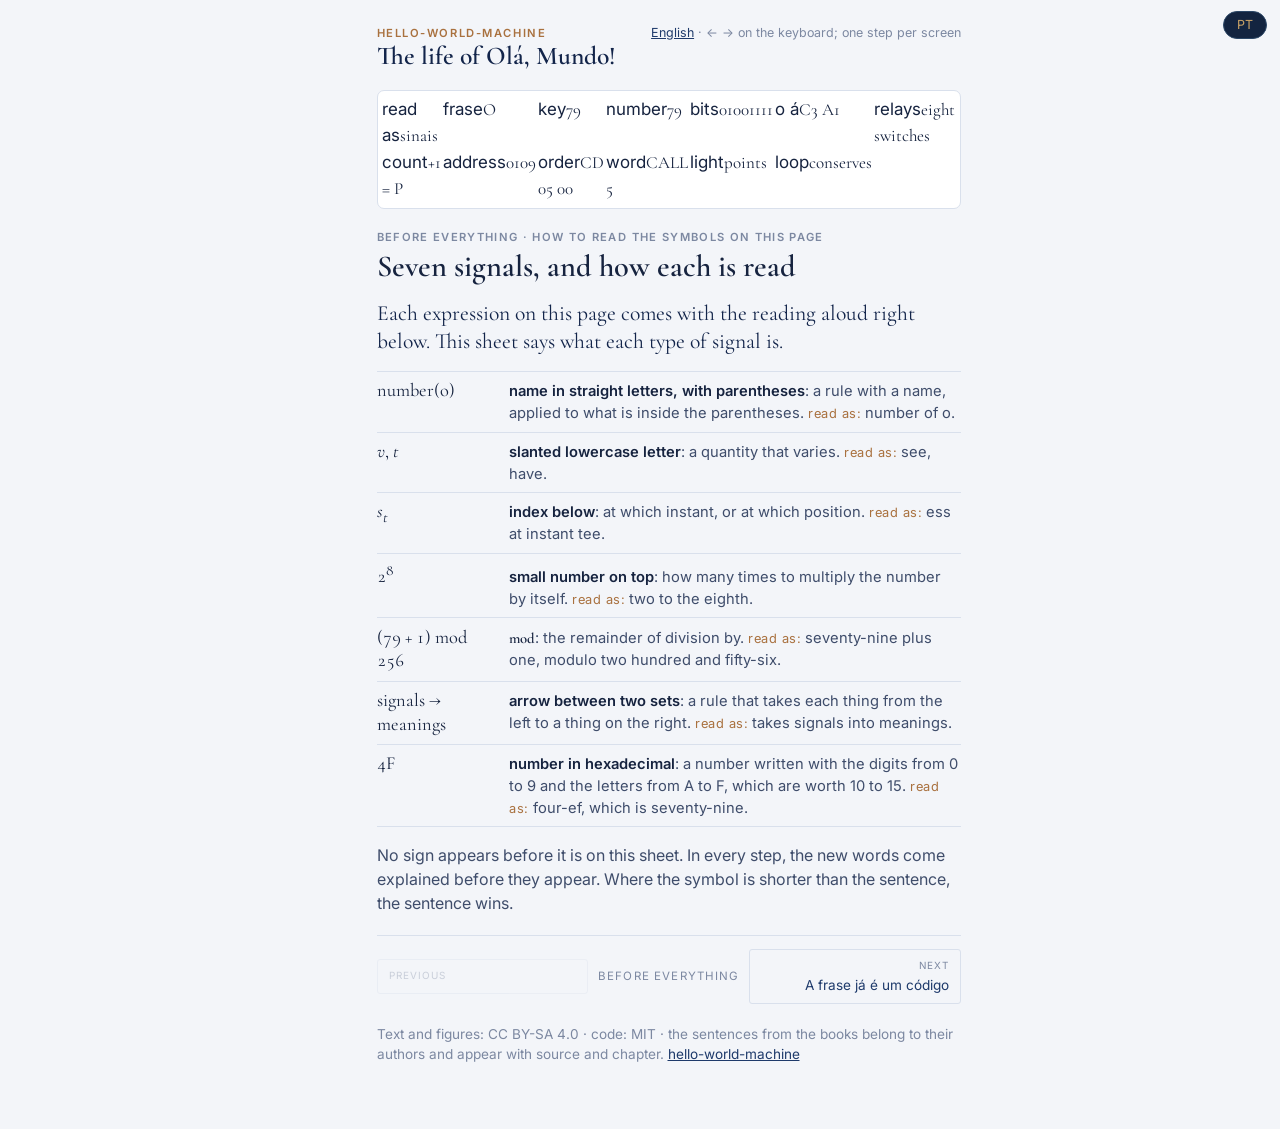
==== en/index.html @ 6c676ec3 "o inglês nasce: a página, a placa, o readme e o guia de instalação derivados da tabela de tradução p" ====
<!doctype html>
<html lang="en">
<head>
<meta charset="utf-8">
<meta name="viewport" content="width=device-width, initial-scale=1">
<title>The life of Olá, Mundo! — hello-world-machine</title>
<meta name="description" content="What each layer of abstraction does with the number: from a sentence said in the dark to the light on the screen, one step at a time, with the passage of the book that sustains each one.">
<link rel="stylesheet" href="https://fonts.googleapis.com/css2?family=Cormorant+Garamond:ital,wght@0,500;0,600;1,500&family=Inter:wght@400;500;600&family=Spline+Sans+Mono:wght@400;500&display=swap">
<style>
/* Layout: UMA tela por degrau (stepper controlado pelo leitor). No alto, a trilha do personagem "o": tudo que ele já virou fica visível, apagado; o atual, aceso. Abaixo: tese (≤25 palavras), figura com a palavra nova como rótulo DENTRO, parágrafo (≤60), e "mostrar a prova" fechado. Cores por token, claro e escuro. */
:root{
  --bg:#f3f5f9; --card:#ffffff; --linha:#d9e0ec;
  --ink:#16233f; --ink2:#3f4d6b; --muted:#7c88a1;
  --bronze:#a9713f; --bronze-soft:#c79b6e;
  --azul:#1e3a6b; --azul-deep:#12244a;
  --terracota:#b35430; --verde:#4e7a49; --rubro:#a84444; --roxo:#6d55a3;
  --bit1:#1e3a6b; --bit0:#e4e9f2; --bit0-ink:#7c88a1;
  --it-serif:"Cormorant Garamond", Georgia, "Times New Roman", serif;
  --it-sans:"Inter", system-ui, -apple-system, "Segoe UI", Roboto, sans-serif;
  --it-mono:"Spline Sans Mono", ui-monospace, "Cascadia Code", monospace;
  --medida:31em;
}
@media (prefers-color-scheme: dark){ :root:not([data-theme="light"]){
  --bg:#0a1424; --card:#111d33; --linha:#243352;
  --ink:#f0e4cc; --ink2:#c9c2b2; --muted:#8a93a8;
  --bronze:#c9a266; --bronze-soft:#8b7045;
  --azul:#7fa3dc; --azul-deep:#c7d6f0;
  --terracota:#d98a68; --verde:#8dbb86; --rubro:#d98080; --roxo:#b9a7e6;
  --bit1:#c9a266; --bit0:#1b2a45; --bit0-ink:#5f6b86;
  color-scheme:dark } }
:root[data-theme="dark"]{
  --bg:#0a1424; --card:#111d33; --linha:#243352;
  --ink:#f0e4cc; --ink2:#c9c2b2; --muted:#8a93a8;
  --bronze:#c9a266; --bronze-soft:#8b7045;
  --azul:#7fa3dc; --azul-deep:#c7d6f0;
  --terracota:#d98a68; --verde:#8dbb86; --rubro:#d98080; --roxo:#b9a7e6;
  --bit1:#c9a266; --bit0:#1b2a45; --bit0-ink:#5f6b86;
  color-scheme:dark }

*{box-sizing:border-box}
body{background:var(--bg);color:var(--ink);font-family:var(--it-sans);font-size:17px;line-height:1.5;margin:0;padding-block:1.5rem 4rem;padding-inline:16px}
.pagina{max-width:var(--medida);margin-inline:auto;min-width:0;display:grid;gap:1.25rem}
h1,h2{font-family:var(--it-serif);font-weight:600;line-height:1.1;text-wrap:balance;margin:0}
h1{font-size:1.6rem;color:var(--azul-deep)}
h2{font-size:1.9rem;color:var(--ink)}
p{margin:0}
.eyebrow{font-size:.7rem;letter-spacing:.14em;text-transform:uppercase;color:var(--bronze);font-weight:600}
.cab{display:flex;justify-content:space-between;align-items:baseline;gap:1rem;flex-wrap:wrap}
.cab .nota{font-size:.78rem;color:var(--muted)}
.mono{font-family:var(--it-mono);font-variant-numeric:tabular-nums}
.frase{font-family:var(--it-serif);font-style:italic;font-size:1.08em}

/* trilha: o nome do degrau, e embaixo o que o O já virou. "Você está aqui" com dois sinais: cor e fundo. */
.trilha{display:grid;grid-template-columns:repeat(7,1fr);gap:2px;padding:.4rem .3rem;background:var(--card);border:1px solid var(--linha);border-radius:7px}
.trilha .est{display:grid;justify-items:center;gap:3px;padding:.3rem .2rem;opacity:.4;cursor:pointer;border-radius:5px;min-width:0}
@media (max-width:420px){.trilha{grid-template-columns:repeat(5,1fr)}}
.trilha .est .tok{font-family:var(--it-serif);font-size:1.1rem;line-height:1;color:var(--ink)}
.trilha .est .nome{font-family:var(--it-mono);font-size:.62rem;letter-spacing:.04em;color:var(--muted);white-space:nowrap}
.trilha .est.passado{opacity:.7}
.trilha .est.atual{opacity:1;background:var(--atual,rgba(128,128,128,.12))}
.trilha .est.atual .tok,.trilha .est.atual .nome{color:var(--bronze)}
.trilha .est.atual .nome{font-weight:600}

/* degrau */
.degrau{display:grid;gap:1rem;min-width:0}
.degrau header{display:grid;gap:.25rem}
.regime{font-size:.7rem;letter-spacing:.12em;text-transform:uppercase;color:var(--muted);font-weight:600}
.tese{font-family:var(--it-serif);font-size:1.35rem;line-height:1.3;color:var(--azul-deep)}
.fig{background:var(--card);border:1px solid var(--linha);padding:.8rem;overflow-x:auto;min-width:0;position:relative}
.fig svg{display:block;max-width:100%;height:auto}
figure{margin:0}
.origem{font-size:.66rem;letter-spacing:.08em;text-transform:uppercase;color:var(--muted);margin-top:.5rem;display:flex;gap:.6rem;flex-wrap:wrap}
.corpo{color:var(--ink2);font-size:1rem}
.regua{display:flex;align-items:center;gap:.8rem;font-size:.7rem;letter-spacing:.1em;text-transform:uppercase;font-weight:600}
.regua::before,.regua::after{content:"";flex:1;height:2px;background:currentColor;opacity:.6}
.regua.ouro{color:var(--bronze)} .regua.roxa{color:var(--roxo)} .regua.verde{color:var(--verde)}

/* prova, fechada por padrão */
details.prova{border-top:1px solid var(--linha);padding-top:.6rem;font-size:.88rem;color:var(--ink2)}
details.prova summary{cursor:pointer;list-style:none;display:flex;gap:.6rem;align-items:center;color:var(--azul);font-weight:500}
details.prova summary::-webkit-details-marker{display:none}
details.prova summary::before{content:"▸";color:var(--bronze);font-size:.9em}
details.prova[open] summary::before{content:"▾"}
details.prova summary:focus-visible{outline:2px solid var(--bronze);outline-offset:3px}
.prova-corpo{display:grid;gap:.6rem;padding-top:.6rem}
.selo{font-size:.64rem;letter-spacing:.08em;text-transform:uppercase;font-weight:600;padding:.12rem .45rem;border:1px solid currentColor;border-radius:2px;white-space:nowrap}
.selo.lida{color:var(--verde)} .selo.escada{color:var(--azul)} .selo.derivado{color:var(--muted)} .selo.aler{color:var(--terracota)} .selo.oficio{color:var(--bronze)}
.fonte{display:flex;flex-wrap:wrap;gap:.5rem;align-items:center}
blockquote{margin:0;padding:.55rem .8rem;background:var(--card);border:1px solid var(--linha);display:grid;gap:.35rem}
blockquote .en{font-family:var(--it-serif);font-size:.98rem;line-height:1.35;color:var(--ink)}
blockquote .pt{font-size:.85rem;color:var(--ink2)}
blockquote cite{font-style:normal;font-size:.72rem;color:var(--muted)}

/* navegação */
nav.passo{display:grid;grid-template-columns:1fr auto 1fr;gap:.6rem;align-items:center;border-top:1px solid var(--linha);padding-top:.8rem}
nav.passo button{font:inherit;font-size:.85rem;color:var(--azul);background:none;border:1px solid var(--linha);border-radius:3px;padding:.5rem .7rem;cursor:pointer;text-align:left;min-width:0;display:grid;gap:.1rem}
nav.passo button:hover{border-color:var(--bronze)}
nav.passo button:focus-visible{outline:2px solid var(--bronze);outline-offset:2px}
nav.passo button:disabled{opacity:.35;cursor:default}
nav.passo button small{font-size:.62rem;letter-spacing:.1em;text-transform:uppercase;color:var(--muted)}
nav.passo button span{overflow:hidden;text-overflow:ellipsis;white-space:nowrap;display:block}
nav.passo .prox{text-align:right}
nav.passo .pos{font-size:.72rem;letter-spacing:.1em;text-transform:uppercase;color:var(--muted);white-space:nowrap}
@media (max-width:460px){nav.passo{grid-template-columns:1fr 1fr}nav.passo .pos{grid-column:1/-1;text-align:center;order:-1}}

table{border-collapse:collapse;width:100%;font-size:.9rem}
th,td{text-align:left;padding:.4rem .5rem;border-bottom:1px solid var(--linha);vertical-align:top}
th{font-size:.68rem;letter-spacing:.1em;text-transform:uppercase;color:var(--muted);font-weight:600}
.tabela{overflow-x:auto}
.bits{display:inline-grid;grid-auto-flow:column;gap:2px}
.bits i{display:inline-block;width:1.15em;height:1.5em;line-height:1.5em;text-align:center;font-style:normal;font-family:var(--it-mono);font-size:.85rem;border-radius:2px}
.bits i.u{background:var(--bit1);color:var(--card)} .bits i.z{background:var(--bit0);color:var(--bit0-ink)}
.rotulo{font-size:.78rem;color:var(--ink2);font-weight:500}
ul{margin:0;padding-left:1.2rem}
li{margin-bottom:.35rem}
.nota{font-size:.85rem;color:var(--muted)}
a{color:var(--azul)}
@media (prefers-reduced-motion: reduce){.trilha .est{transition:none}}

/* a matemática daqui: uma expressão visível, e a leitura em voz alta logo abaixo */
.mat{display:grid;gap:.35rem;padding:.7rem .9rem;border-left:3px solid var(--bronze-soft);background:var(--card)}
.mat .obj{font-size:.68rem;letter-spacing:.1em;text-transform:uppercase;color:var(--bronze);font-weight:600}
.mat .obj b{color:var(--ink2);font-weight:500;text-transform:none;letter-spacing:0;font-size:.8rem}
.expr{font-family:var(--it-serif);font-size:1.25rem;line-height:1.3;color:var(--ink);font-variant-numeric:tabular-nums}
.expr i{font-style:italic}
.nome{font-style:normal;font-family:var(--it-serif)}
.leitura{font-size:.8rem;font-style:italic;color:var(--muted);line-height:1.4}
.leitura b{font-style:normal;color:var(--bronze);font-weight:600}
table.simbolos td:first-child{white-space:nowrap}
table.simbolos .expr{font-size:1.05rem}

/* ver na placa: o degrau aponta para um ciclo do traço */
.verplaca{font-size:.85rem;color:var(--ink2);display:flex;gap:.6rem;flex-wrap:wrap;align-items:baseline}
.verplaca a{color:var(--azul);font-weight:500;white-space:nowrap;border:1px solid var(--linha);border-radius:3px;padding:.25rem .6rem;text-decoration:none}
.verplaca a:hover{border-color:var(--bronze)}
.verplaca a:focus-visible{outline:2px solid var(--bronze);outline-offset:2px}
.verplaca span{color:var(--muted);font-size:.8rem}

/* a seção escondida some de verdade: .degrau{display:grid} vencia o [hidden] do navegador; o visor do artefato mascarava isso com a regra dele */
.degrau[hidden]{display:none}

/* as palavras de cada degrau: nome em cor, e abaixo os dois itens, sem número */
.palavras{margin:.2rem 0 .6rem}
.palavras .rot{font-size:.66rem;letter-spacing:.1em;text-transform:uppercase;color:var(--bronze);margin:0 0 .25rem}
.item{margin:.45rem 0 0;max-width:760px}
.nome-item{margin:0;font-size:1rem;color:var(--bronze);font-weight:600}
.item ul{margin:.15rem 0 0;padding-left:1.2em;font-size:.95rem;line-height:1.55;color:var(--ink2)}
.item ul li{margin:.1rem 0} .item i{font-style:normal;color:var(--muted);font-size:.78rem;letter-spacing:.04em}
details.prova .fonte{font-size:.8rem;color:var(--muted)}
.item .expr{font-family:var(--it-serif);font-size:1.05rem;color:var(--ink)}
/* a folha de sinais e o fecho: uma linha por sinal, o exemplo à esquerda */
.sinais{display:grid;gap:0;border-top:1px solid var(--linha)}
.sinal{display:grid;grid-template-columns:7.5rem 1fr;gap:.8rem;align-items:baseline;padding:.45rem 0;border-bottom:1px solid var(--linha)}
.sinal p{margin:0;font-size:.92rem;line-height:1.5;color:var(--ink2)}
.sinal .expr{font-family:var(--it-serif);font-size:1.15rem;color:var(--ink);line-height:1.3}
.sinal .expr.degr{font-family:var(--it-sans,inherit);font-size:.95rem;color:var(--bronze);font-weight:600}
.sinal b{font-weight:600;color:var(--ink)} .sinal .lese{color:var(--bronze);font-size:.8rem;letter-spacing:.04em}
@media (max-width:420px){.sinal{grid-template-columns:5.5rem 1fr}}

/* na página inglesa a passagem mostra só o original; a tradução para o português fica oculta */
html[lang^="en"] blockquote .pt{display:none}

</style>
</head>
<body>
<div class="pagina">
<div class="cab">
  <div><p class="eyebrow">hello-world-machine</p><h1>The life of Olá, Mundo!</h1></div>
  <p class="nota"><a href="../en/" lang="en" hreflang="en">English</a> · ← → on the keyboard; one step per screen</p>
</div>
<div class="trilha" id="trilha" aria-label="What the o already became"></div>
<div id="degraus">
<section class="degrau" id="conv" data-nome="Como ler os símbolos">
  <header><p class="regime">before everything · how to read the symbols on this page</p><h2>Seven signals, and how each is read</h2></header>
  <p class="tese">Each expression on this page comes with the reading aloud right below. This sheet says what each type of signal is.</p>
  <div class="sinais"><div class="sinal"><p class="expr"><span class="nome">number</span>(o)</p><p><b>name in straight letters, with parentheses</b>: a rule with a name, applied to what is inside the parentheses. <span class="lese">read as:</span> number of o.</p></div><div class="sinal"><p class="expr"><i>v</i>, <i>t</i></p><p><b>slanted lowercase letter</b>: a quantity that varies. <span class="lese">read as:</span> see, have.</p></div><div class="sinal"><p class="expr"><i>s</i><sub><i>t</i></sub></p><p><b>index below</b>: at which instant, or at which position. <span class="lese">read as:</span> ess at instant tee.</p></div><div class="sinal"><p class="expr">2<sup>8</sup></p><p><b>small number on top</b>: how many times to multiply the number by itself. <span class="lese">read as:</span> two to the eighth.</p></div><div class="sinal"><p class="expr">(79 + 1) <span class="nome">mod</span> 256</p><p><b><span class="nome">mod</span></b>: the remainder of division by. <span class="lese">read as:</span> seventy-nine plus one, modulo two hundred and fifty-six.</p></div><div class="sinal"><p class="expr">signals → meanings</p><p><b>arrow between two sets</b>: a rule that takes each thing from the left to a thing on the right. <span class="lese">read as:</span> takes signals into meanings.</p></div><div class="sinal"><p class="expr">4F</p><p><b>number in hexadecimal</b>: a number written with the digits from 0 to 9 and the letters from A to F, which are worth 10 to 15. <span class="lese">read as:</span> four-ef, which is seventy-nine.</p></div></div>
  <p class="corpo">No sign appears before it is on this sheet. In every step, the new words come explained before they appear. Where the symbol is shorter than the sentence, the sentence wins.</p>
</section>
<section class="degrau" id="d0" data-nome="A frase já é um código">
  <header><p class="regime">0 · before any machine</p><h2>The sentence is already a code.</h2></header>
  <p class="tese">Saying <span class="frase">Olá, Mundo!</span> out loud is a code. Writing it is another. Blinking a flashlight is a third.</p>
  <div class="palavras"><p class="rot">before, the words of this step</p><div class="item"><p class="nome-item">signal</p><ul><li><i>What it is:</i> anything that can be perceived: a sound, a mark on paper, a light turned on.</li><li><i>Why it exists:</i> it's what travels from the speaker to the listener; the message itself doesn't travel alone.</li></ul></div><div class="item"><p class="nome-item">code</p><ul><li><i>What it is:</i> a combination about what each signal means.</li><li><i>Why it exists:</i> for the message to cross a medium that is not the voice: paper, light, wire.</li></ul></div></div>
  <figure class="fig">
    <svg viewBox="0 0 520 130" role="img" aria-label="A mesma frase em três meios: voz, papel, lanterna">
      <g font-family="Inter, sans-serif" font-size="11" fill="var(--bronze)" font-weight="600" letter-spacing="1">
        <text x="20" y="18">CODE 1 · VOICE</text><text x="200" y="18">CÓDIGO 2 · PAPEL</text><text x="372" y="18">CODE 3 · LANTERN</text>
      </g>
      <text x="20" y="60" font-family="Cormorant Garamond, serif" font-style="italic" font-size="24" fill="var(--ink)">Olá, Mundo!</text>
      <text x="200" y="60" font-family="Inter, sans-serif" font-size="20" fill="var(--ink)">Olá, Mundo!</text>
      <g fill="var(--bronze)">
        <circle cx="380" cy="50" r="5"/><circle cx="396" cy="50" r="5"/><circle cx="412" cy="50" r="5"/><rect x="428" y="45" width="22" height="10" rx="5"/><circle cx="466" cy="50" r="5"/>
        <rect x="380" y="68" width="22" height="10" rx="5"/><circle cx="420" cy="73" r="5"/><rect x="436" y="68" width="22" height="10" rx="5"/>
      </g>
      <g font-family="Inter, sans-serif" font-size="11" fill="var(--muted)">
        <text x="20" y="110">sound in the air</text><text x="200" y="110">line on the sheet</text><text x="372" y="110">only two signals: short and long</text>
      </g>
      <g stroke="var(--linha)"><line x1="175" y1="8" x2="175" y2="118"/><line x1="350" y1="8" x2="350" y2="118"/></g>
    </svg>
    <div class="origem"><span>Petzold, cap. 1</span></div>
  </figure>
  <p class="corpo">Code here is not a secret: it's an agreement about what each signal means. Changes the medium, stays the message. The lantern already forces a choice: two types of blinking, and nothing more.</p>
  <p class="verplaca"><a href="placa.html#ola-mundo-c1">see it on the board →</a> <span>ola-mundo, cycle 1: the first step: the machine wakes up and goes to fetch what it has to do</span></p>
  <div class="mat"><p class="obj">the math here · <b>one-to-one correspondence</b></p><p class="expr"><span class="nome">code</span>: signals → meanings</p><p class="leitura"><b>read as:</b> code assigns each signal a single meaning, and it's reversible.</p></div>
  <details class="prova"><summary>where this comes from</summary><div class="prova-corpo"><div class="fonte">Charles Petzold · ch. 1 — Best Friends</div><blockquote><span class="en" lang="en">In this book, the word code usually means a system for transferring information among people, between people and computers, or within computers themselves.</span><span class="pt">Neste livro, a palavra código geralmente significa um sistema para transferir informação entre pessoas, entre pessoas e computadores, ou dentro dos próprios computadores.</span><cite>cap. 1 — Best Friends</cite></blockquote></div></details>
</section>
<section class="degrau" id="d0b" data-nome="A tecla vira número">
  <header><p class="regime">½ · key → number</p><h2>The key becomes a number</h2></header>
  <p class="tese">Pressing the key O closes a switch. The machine looks at a special drawer, number 8200, and finds 79. The key turned into a number.</p>
  <div class="palavras"><p class="rot">before, the words of this step</p><div class="item"><p class="nome-item">switch</p><ul><li><i>What it is:</i> a part that opens or closes a path. The light switch is a switch; so is every key.</li><li><i>Why it exists:</i> to turn something on or off with a touch.</li></ul></div><div class="item"><p class="nome-item">drawer</p><ul><li><i>What it is:</i> a place inside the machine where a number fits, with a number at the door to be found again.</li><li><i>Why it exists:</i> the machine cannot see the key; it only knows how to look at drawers. The keyboard leaves its number in one of them.</li></ul></div></div>
  <figure class="fig">
    <svg viewBox="0 0 520 150" role="img" aria-label="A tecla O fecha uma chave; a gaveta 8200h passa a valer 4F; o acumulador lê 4F">
      <text x="20" y="14" font-family="Inter, sans-serif" font-size="11" fill="var(--bronze)" font-weight="600" letter-spacing="1">TECLA · a switch that the finger closes · the drawer 8200h stores the code</text>
      <g transform="translate(20,34)">
        <rect x="0" y="0" width="70" height="70" rx="8" fill="var(--card)" stroke="var(--linha)"/>
        <text x="35" y="46" text-anchor="middle" font-family="Cormorant Garamond, serif" font-size="34" fill="var(--ink)">O</text>
        <text x="35" y="90" text-anchor="middle" font-family="Inter, sans-serif" font-size="11" fill="var(--muted)">a tecla</text>
      </g>
      <g transform="translate(120,54)">
        <line x1="0" y1="24" x2="30" y2="24" stroke="var(--bit1)" stroke-width="2"/>
        <circle cx="30" cy="24" r="3" fill="var(--bit1)"/>
        <line x1="30" y1="24" x2="62" y2="24" stroke="var(--bit1)" stroke-width="2"/>
        <circle cx="62" cy="24" r="3" fill="var(--bit1)"/>
        <line x1="62" y1="24" x2="92" y2="24" stroke="var(--bit1)" stroke-width="2"/>
        <text x="46" y="60" text-anchor="middle" font-family="Inter, sans-serif" font-size="11" fill="var(--muted)">closed switch = passes</text>
      </g>
      <g transform="translate(236,34)">
        <rect x="0" y="0" width="110" height="46" fill="var(--card)" stroke="var(--bronze)"/>
        <text x="55" y="20" text-anchor="middle" font-family="Spline Sans Mono, monospace" font-size="12" fill="var(--muted)">8200h</text>
        <text x="55" y="38" text-anchor="middle" font-family="Spline Sans Mono, monospace" font-size="16" fill="var(--ink)">4F</text>
        <text x="55" y="90" text-anchor="middle" font-family="Inter, sans-serif" font-size="11" fill="var(--muted)">the keyboard drawer</text>
      </g>
      <g transform="translate(360,57)"><line x1="0" y1="0" x2="40" y2="0" stroke="var(--bronze)" stroke-width="2"/><path d="M 36 -4 L 44 0 L 36 4 Z" fill="var(--bronze)"/><text x="22" y="-8" text-anchor="middle" font-family="Inter, sans-serif" font-size="10" fill="var(--muted)">LDA 8200h</text></g>
      <g transform="translate(412,34)">
        <rect x="0" y="0" width="90" height="46" fill="var(--card)" stroke="var(--linha)"/>
        <text x="45" y="20" text-anchor="middle" font-family="Spline Sans Mono, monospace" font-size="12" fill="var(--muted)">A</text>
        <text x="45" y="38" text-anchor="middle" font-family="Spline Sans Mono, monospace" font-size="16" fill="var(--ink)">4F</text>
        <text x="45" y="90" text-anchor="middle" font-family="Inter, sans-serif" font-size="11" fill="var(--muted)">inside the machine</text>
      </g>
      <text x="260" y="140" text-anchor="middle" font-family="Inter, sans-serif" font-size="12" fill="var(--muted)">79 is the O; 0 is “nobody pressed”. The machine looks at the drawer all the time: check the keyboard.</text>
    </svg>
    <div class="origem"><span>Petzold, chap. 25</span></div>
  </figure>
  <p class="corpo">The machine looks at the drawer all the time and almost always finds zero: no one pressed it. The book calls this checking the keyboard. When it finds 79, it copies to the screen and zeros the drawer, ready for the next key.</p>
  <p class="verplaca"><a href="placa.html#eco-c22">see on the board →</a> <span>echo, cycle 22: the drawer 8200 delivers the 79 to the machine; ten steps later it is on the screen</span></p>
  <div class="mat"><p class="obj">the math here · <b>a rule of time in numbers: 0 while releasing, the code while pressed</b></p><p class="expr"><span class="nome">key</span>(<i>t</i>) = 79 while the O is pressed, and 0 afterwards</p><p class="leitura"><b>read as:</b> key of tee equals seventy-nine while the O is pressed, and zero afterwards.</p></div>
  <details class="prova"><summary>where this comes from</summary><div class="prova-corpo"><div class="fonte">Charles Petzold · ch. 25 — Peripherals</div><blockquote><span class="en" lang="en">The accumulator would then contain a code indicating what key has been pressed.</span><span class="pt">O acumulador passaria então a conter um código indicando qual tecla foi apertada.</span><cite>cap. 25 — Peripherals</cite></blockquote><blockquote><span class="en" lang="en">It's tempting to assume that this code is the ASCII code for the key. But it's neither practical nor desirable to design hardware that figures out the ASCII code.</span><span class="pt">É tentador supor que esse código é o código ASCII da tecla. Mas não é prático nem desejável projetar hardware que descubra o código ASCII.</span><cite>cap. 25 — Peripherals</cite></blockquote><blockquote><span class="en" lang="en">One approach is for the program to check the keyboard very frequently. This approach is called polling.</span><span class="pt">Uma abordagem é o programa consultar o teclado com muita frequência. Isso se chama polling.</span><cite>cap. 25 — Peripherals</cite></blockquote></div></details>
</section>
<section class="degrau" id="d1" data-nome="Cada letra recebe um número">
  <header><p class="regime">1 · letter → number</p><h2>Each letter receives a number</h2></header>
  <p class="tese">The <b>O</b> is 79. The <b>l</b> is 108. The comma is 44 and the space, 32. The sentence becomes a line of eleven numbers.</p>
  <div class="palavras"><p class="rot">before, the words of this step</p><div class="item"><p class="nome-item">table</p><ul><li><i>O que é:</i> a list in which each letter has its number next to it, like a roll call.</li><li><i>Why it exists:</i> the machine only stores numbers; the table is the combination that says which number is which letter.</li></ul></div></div>
  <figure class="fig">
    <p class="rotulo">the table: the same combination in every machine on the planet</p>
    <div class="tabela"><table class="mono">
      <tr><th>letter</th><td>O</td><td>l</td><td>á</td><td>,</td><td>␣</td><td>M</td><td>u</td><td>n</td><td>d</td><td>the</td><td>!</td></tr>
      <tr><th>number</th><td>79</td><td>108</td><td>225</td><td>44</td><td>32</td><td>77</td><td>117</td><td>110</td><td>100</td><td>111</td><td>33</td></tr>
    </table></div>
    <div class="origem"><span>Petzold, cap. 13</span></div>
  </figure>
  <p class="corpo">There is nothing of <b>O</b> in the 79. It's a position in a table that the whole world agreed to use. That's why the same <b>O</b> is 79 in any machine.</p>
  <p class="verplaca"><a href="placa.html#ola-mundo-c8">see on the board →</a> <span>ola-mundo, cycle 8: the number 79, written 4F, which is the letter O, arrives at the machine</span></p>
  <div class="mat"><p class="obj">the math here · <b>one-to-one correspondence between letters and numbers</b></p><p class="expr"><span class="nome">number</span>(O) = 79</p><p class="leitura"><b>read as:</b> number of O is equal to seventy-nine.</p></div>
  <details class="prova"><summary>where this comes from</summary><div class="prova-corpo"><div class="fonte">Charles Petzold · ch. 13 — From ASCII to Unicode</div><blockquote><span class="en" lang="en">The biggest advantage of UTF-8 is that it's backward compatible with ASCII. This means that a file consisting solely of 7-bit ASCII codes stored as bytes is automatically a UTF-8 file.</span><span class="pt">A maior vantagem do UTF-8 é ser compatível com o ASCII: um arquivo só de códigos ASCII de 7 bits, guardados como bytes, já é automaticamente um arquivo UTF-8.</span><cite>cap. 13 — From ASCII to Unicode</cite></blockquote></div></details>
</section>
<section class="degrau" id="d2" data-nome="Cada número vira oito casas">
  <header><p class="regime">2 · number → bits</p><h2>Each number becomes eight places of yes or no</h2></header>
  <p class="tese">79 becomes <span class="mono">01001111</span>. Eight places, each one only 0 or 1. Eight places can hold 256 different things.</p>
  <div class="palavras"><p class="rot">before, the words of this step</p><div class="item"><p class="nome-item">house</p><ul><li><i>What it is:</i> a position in the writing of a number. In 79, the 7 is in one place and the 9 in another.</li><li><i>Why it exists:</i> the place is what says how much each digit is worth: the 7 in 79 is worth seventy.</li></ul></div><div class="item"><p class="nome-item">bit</p><ul><li><i>What it is:</i> a place that only accepts 0 or 1.</li><li><i>Why it exists:</i> it is the smallest amount of information there is, and it is what a switch can hold: off or on.</li></ul></div><div class="item"><p class="nome-item">byte</p><ul><li><i>What it is:</i> eight bits side by side.</li><li><i>Why it exists:</i> it is the size of one letter, and the chunk the machine moves at a time.</li></ul></div></div>
  <figure class="fig">
    <svg viewBox="0 0 520 165" role="img" aria-label="O número 79 decomposto em oito casas que valem 128, 64, 32, 16, 8, 4, 2, 1">
      <text x="24" y="14" font-family="Inter, sans-serif" font-size="11" fill="var(--bronze)" font-weight="600" letter-spacing="1">ONE BYTE = EIGHT BITS · each place is worth double its neighbor</text>
      <g font-family="Spline Sans Mono, monospace" font-size="13" fill="var(--muted)" text-anchor="middle">
        <text x="48" y="36">128</text><text x="108" y="36">64</text><text x="168" y="36">32</text><text x="228" y="36">16</text><text x="288" y="36">8</text><text x="348" y="36">4</text><text x="408" y="36">2</text><text x="468" y="36">1</text>
      </g>
      <g font-family="Spline Sans Mono, monospace" font-size="26" text-anchor="middle">
        <rect x="24" y="46" width="48" height="48" fill="var(--bit0)"/><text x="48" y="80" fill="var(--bit0-ink)">0</text>
        <rect x="84" y="46" width="48" height="48" fill="var(--bit1)"/><text x="108" y="80" fill="var(--card)">1</text>
        <rect x="144" y="46" width="48" height="48" fill="var(--bit0)"/><text x="168" y="80" fill="var(--bit0-ink)">0</text>
        <rect x="204" y="46" width="48" height="48" fill="var(--bit0)"/><text x="228" y="80" fill="var(--bit0-ink)">0</text>
        <rect x="264" y="46" width="48" height="48" fill="var(--bit1)"/><text x="288" y="80" fill="var(--card)">1</text>
        <rect x="324" y="46" width="48" height="48" fill="var(--bit1)"/><text x="348" y="80" fill="var(--card)">1</text>
        <rect x="384" y="46" width="48" height="48" fill="var(--bit1)"/><text x="408" y="80" fill="var(--card)">1</text>
        <rect x="444" y="46" width="48" height="48" fill="var(--bit1)"/><text x="468" y="80" fill="var(--card)">1</text>
      </g>
      <text x="260" y="128" text-anchor="middle" font-family="Inter, sans-serif" font-size="15" fill="var(--ink)">64 + 8 + 4 + 2 + 1 = 79 = <tspan font-family="Cormorant Garamond, serif" font-size="19">O</tspan></text>
      <text x="260" y="152" text-anchor="middle" font-family="Inter, sans-serif" font-size="12" fill="var(--muted)">bit = a house · the painted houses add up, the empty ones don't count</text>
    </svg>
    <div class="origem"><span>Petzold, caps. 11 and 12</span></div>
  </figure>
  <p class="corpo">It is the same idea as 79 = 70 + 9, except that each place is worth double its neighbor, not ten times. 256 is the number of combinations, not a size.</p>
  <p class="verplaca"><a href="placa.html#ola-mundo-c9">see on the board →</a> <span>ola-mundo, cycle 9: the eight points of the data row, lit and unlit: 0 1 0 0 1 1 1 1</span></p>
  <div class="mat"><p class="obj">the math here · <b>positional notation in base two</b></p><p class="expr">79 = 64 + 8 + 4 + 2 + 1</p><p class="leitura"><b>read as:</b> seventy-nine equals sixty-four, plus eight, plus four, plus two, plus one.</p><p class="expr">2<sup>8</sup> = 256</p><p class="leitura"><b>read as:</b> two to the eighth equals two hundred and fifty-six: the size of the set of lists of eight zeros or ones.</p></div>
  <details class="prova"><summary>where this comes from</summary><div class="prova-corpo"><div class="fonte">Charles Petzold · ch. 11 — Bit by Bit by Bit · ch. 12 — Bytes and Hexadecimal</div><blockquote><span class="en" lang="en">As an 8-bit quantity, a byte can take on values from 00000000 through 11111111, which can represent decimal numbers from 0 through 255, or one of 2<sup>8</sup>, or 256, different things.</span><span class="pt">Como quantidade de 8 bits, um byte vai de 00000000 a 11111111, o que representa os números de 0 a 255, ou uma entre 2⁸, isto é, 256, coisas diferentes.</span><cite>cap. 11 — Bit by Bit by Bit · cap. 12 — Bytes and Hexadecimal</cite></blockquote></div></details>
</section>
<section class="degrau" id="d3" data-nome="O á não cabe em um byte">
  <header><p class="regime">2½ · the step that the character brought</p><h2>The á does not fit in a byte</h2></header>
  <p class="tese">225 is greater than 127, and the original agreement only had 128 letters, without an accent. The <b>á</b> costs two bytes.</p>
  
  <figure class="fig">
    <p class="rotulo">starting with 110 and 10 is the mark of "comes in pairs"; the 0 in front of o says "comes alone"</p>
    <div class="tabela"><table class="mono">
      <tr><th>letter</th><th>bytes</th><th>em bits</th></tr>
      <tr><td>O</td><td>1</td><td><span class="bits"><i class="z">0</i><i class="u">1</i><i class="z">0</i><i class="z">0</i><i class="u">1</i><i class="u">1</i><i class="u">1</i><i class="u">1</i></span></td></tr>
      <tr><td>l</td><td>1</td><td><span class="bits"><i class="z">0</i><i class="u">1</i><i class="u">1</i><i class="z">0</i><i class="u">1</i><i class="u">1</i><i class="z">0</i><i class="z">0</i></span></td></tr>
      <tr><td>á</td><td>2</td><td><span class="bits"><i class="u">1</i><i class="u">1</i><i class="z">0</i><i class="z">0</i><i class="z">0</i><i class="z">0</i><i class="u">1</i><i class="u">1</i></span>&nbsp;<span class="bits"><i class="u">1</i><i class="z">0</i><i class="u">1</i><i class="z">0</i><i class="z">0</i><i class="z">0</i><i class="z">0</i><i class="u">1</i></span></td></tr>
    </table></div>
    <div class="origem"><span>Petzold, cap. 13</span></div>
  </figure>
  <p class="corpo">Eleven letters, twelve bytes. Byte is not a letter: a letter can cost one, two, three, or four. Whoever counts bytes to count letters makes a mistake, and the whole web has already made this mistake.</p>
  <p class="verplaca"><a href="placa.html#ola-mundo-c19">see it on the board →</a> <span>ola-mundo, cycle 19: on this machine’s screen the á fits in a single byte, E1; the two bytes belong to the file</span></p>
  <div class="mat"><p class="obj">the math here · <b>code of variable length, without any word being the start of another</b></p><p class="expr"><span class="nome">bytes</span>(o) = 1, <span class="nome">bytes</span>(á) = 2</p><p class="leitura"><b>read as:</b> bytes of o equals one; bytes of á equals two.</p></div>
  <details class="prova"><summary>where this comes from</summary><div class="prova-corpo"><div class="fonte">Charles Petzold · ch. 13, com o £ (U+00A3) como exemplo; o á (U+00E1) está na mesma faixa</div><blockquote><span class="en" lang="en">Thus, in UTF-8 the two bytes C2h and A3h represent the British £ sign. It seems a shame to require 2 bytes to encode what is essentially just 1 byte of information, but it's necessary for the rest of UTF-8 to work.</span><span class="pt">Assim, em UTF-8 os dois bytes C2 e A3 representam o sinal de libra. Parece pena gastar 2 bytes para codificar o que é essencialmente 1 byte de informação, mas é necessário para o resto do UTF-8 funcionar.</span><cite>cap. 13, com o £ (U+00A3) como exemplo; o á (U+00E1) está na mesma faixa</cite></blockquote></div></details>
</section>
<section class="degrau" id="d4" data-nome="Cada casa vira corrente">
  <header><div class="regua ouro">here it stops being written and becomes electricity</div><p class="regime">3 · bit → current</p><h2>Each place becomes current in a relay</h2></header>
  <p class="tese">A 1 is current flowing; a 0 is current stopped. Eight relays in a row hold the <b>O</b>; ninety-six hold the phrase.</p>
  <div class="palavras"><p class="rot">before, the words of this step</p><div class="item"><p class="nome-item">current</p><ul><li><i>What it is:</i> electricity moving through a wire, like water moving through a pipe.</li><li><i>Why it exists:</i> it is what makes the lamp light up, the motor turn and, here, the switch flip.</li></ul></div><div class="item"><p class="nome-item">relay</p><ul><li><i>What it is:</i> a switch that a current activates: the current of one wire closes the path of another.</li><li><i>Why it exists:</i> it is the first piece that allows a chain to control another, without any finger.</li></ul></div><div class="item"><p class="nome-item">threshold</p><ul><li><i>What it is:</i> the line that separates little from much. Above it the current counts as 1; below it, as 0.</li><li><i>Why it exists:</i> the current is never exactly the same; the line is what makes two different values become the same signal.</li></ul></div></div>
  <figure class="fig">
    <svg viewBox="0 0 520 100" role="img" aria-label="Oito relés, um por bit do O">
      <text x="20" y="14" font-family="Inter, sans-serif" font-size="11" fill="var(--bronze)" font-weight="600" letter-spacing="1">RELAY · closed switch = current = 1 · open switch = 0</text>
      <g font-family="Spline Sans Mono, monospace" font-size="12" text-anchor="middle">
        <g transform="translate(20,24)"><rect width="48" height="40" fill="var(--bit0)" stroke="var(--linha)"/><line x1="8" y1="30" x2="28" y2="14" stroke="var(--bit0-ink)" stroke-width="2"/><circle cx="8" cy="30" r="3" fill="var(--bit0-ink)"/><circle cx="40" cy="30" r="3" fill="var(--bit0-ink)"/><text x="24" y="64" fill="var(--muted)">0</text></g>
        <g transform="translate(80,24)"><rect width="48" height="40" fill="var(--card)" stroke="var(--bit1)"/><line x1="8" y1="30" x2="40" y2="30" stroke="var(--bit1)" stroke-width="2"/><circle cx="8" cy="30" r="3" fill="var(--bit1)"/><circle cx="40" cy="30" r="3" fill="var(--bit1)"/><text x="24" y="64" fill="var(--ink)">1</text></g>
        <g transform="translate(140,24)"><rect width="48" height="40" fill="var(--bit0)" stroke="var(--linha)"/><line x1="8" y1="30" x2="28" y2="14" stroke="var(--bit0-ink)" stroke-width="2"/><circle cx="8" cy="30" r="3" fill="var(--bit0-ink)"/><circle cx="40" cy="30" r="3" fill="var(--bit0-ink)"/><text x="24" y="64" fill="var(--muted)">0</text></g>
        <g transform="translate(200,24)"><rect width="48" height="40" fill="var(--bit0)" stroke="var(--linha)"/><line x1="8" y1="30" x2="28" y2="14" stroke="var(--bit0-ink)" stroke-width="2"/><circle cx="8" cy="30" r="3" fill="var(--bit0-ink)"/><circle cx="40" cy="30" r="3" fill="var(--bit0-ink)"/><text x="24" y="64" fill="var(--muted)">0</text></g>
        <g transform="translate(260,24)"><rect width="48" height="40" fill="var(--card)" stroke="var(--bit1)"/><line x1="8" y1="30" x2="40" y2="30" stroke="var(--bit1)" stroke-width="2"/><circle cx="8" cy="30" r="3" fill="var(--bit1)"/><circle cx="40" cy="30" r="3" fill="var(--bit1)"/><text x="24" y="64" fill="var(--ink)">1</text></g>
        <g transform="translate(320,24)"><rect width="48" height="40" fill="var(--card)" stroke="var(--bit1)"/><line x1="8" y1="30" x2="40" y2="30" stroke="var(--bit1)" stroke-width="2"/><circle cx="8" cy="30" r="3" fill="var(--bit1)"/><circle cx="40" cy="30" r="3" fill="var(--bit1)"/><text x="24" y="64" fill="var(--ink)">1</text></g>
        <g transform="translate(380,24)"><rect width="48" height="40" fill="var(--card)" stroke="var(--bit1)"/><line x1="8" y1="30" x2="40" y2="30" stroke="var(--bit1)" stroke-width="2"/><circle cx="8" cy="30" r="3" fill="var(--bit1)"/><circle cx="40" cy="30" r="3" fill="var(--bit1)"/><text x="24" y="64" fill="var(--ink)">1</text></g>
        <g transform="translate(440,24)"><rect width="48" height="40" fill="var(--card)" stroke="var(--bit1)"/><line x1="8" y1="30" x2="40" y2="30" stroke="var(--bit1)" stroke-width="2"/><circle cx="8" cy="30" r="3" fill="var(--bit1)"/><circle cx="40" cy="30" r="3" fill="var(--bit1)"/><text x="24" y="64" fill="var(--ink)">1</text></g>
      </g>
    </svg>
    <div class="origem"><span>Petzold, caps. 7 e 8</span></div>
  </figure>
  <p class="corpo">The number is not in the relay. The relay only knows how to pass or not pass; we are the ones who agreed that passing is worth 1. Eight relays, eight places: the whole <b>O</b> fits in one row. How relays become gates and arithmetic is the story of the other page, the ladder.</p>
  <p class="verplaca"><a href="placa.html#ola-mundo-c9">view on the board →</a> <span>ola-mundo, cycle 9: each lit point in the row is a wire with current passing</span></p>
  <div class="mat"><p class="obj">the math here · <b>threshold: an entire interval of voltages becomes a single symbol</b></p><p class="expr"><span class="nome">bit</span>(<i>v</i>) = 1 se <i>v</i> ≥ 2 volts, e 0 se <i>v</i> ≤ 0,8 volt</p><p class="leitura"><b>read as:</b> bit of see is equal to one if see is greater than or equal to two volts, and equal to zero if see is less than or equal to zero point eight volt.</p></div>
  <details class="prova"><summary>where this comes from</summary><div class="prova-corpo"><div class="fonte">abstraction-ladder — the ladder of abstractions · electromagnet → relay (Petzold chap. 7) · relay → logic gate (chap. 8), with the tool “two relays become one gate”</div><blockquote><span class="en" lang="en">These two relays wired in series are known as an AND gate because it is performing a Boolean AND operation.</span><span class="pt">Esses dois relés ligados em série são conhecidos como porta AND, porque executam a operação booleana E.</span><cite>eletroímã → relé (Petzold cap. 7) · relé → porta lógica (cap. 8), com o instrumento “dois relés viram uma porta”</cite></blockquote></div></details>
</section>
<section class="degrau" id="d5" data-nome="Os bits somam e ficam parados">
  <header><p class="regime">4 · current → count and remember</p><h2>The bits learn to add and to stay still.</h2></header>
  <p class="tese">Ports connected in one way sum two bytes. Connected in another, hold a bit after the input sums.</p>
  <div class="palavras"><p class="rot">before, the words of this step</p><div class="item"><p class="nome-item">logic gate</p><ul><li><i>What it is:</i> a piece made of switches that responds yes or no to what comes to it. Two switches in a row only allow current with both closed: it's a gate.</li><li><i>Why it exists:</i> with yes-or-no questions linked together, you build a calculation.</li></ul></div><div class="item"><p class="nome-item">state</p><ul><li><i>What it is:</i> the way a piece is now: what it holds at this moment.</li><li><i>Why it exists:</i> a piece that remembers its state; one that only responds no does not.</li></ul></div></div>
  <figure class="fig">
    <svg viewBox="0 0 520 110" role="img" aria-label="Dois arranjos de portas: o somador e o flip-flop">
      <g font-family="Inter, sans-serif" font-size="13" fill="var(--ink)">
        <rect x="20" y="14" width="220" height="82" fill="var(--card)" stroke="var(--bronze)"/>
        <text x="30" y="34" font-size="11" fill="var(--bronze)" font-weight="600" letter-spacing="1">ADDER · does calculation</text>
        <text x="130" y="60" text-anchor="middle" font-family="Spline Sans Mono, monospace" font-size="13">01001111 + 00000001</text>
        <text x="130" y="82" text-anchor="middle" font-family="Spline Sans Mono, monospace" font-size="13" fill="var(--bronze)">= 01010000 = P</text>
        <rect x="280" y="14" width="220" height="82" fill="var(--card)" stroke="var(--azul)"/>
        <text x="290" y="34" font-size="11" fill="var(--azul)" font-weight="600" letter-spacing="1">THE PIECE THAT REMEMBERS</text>
        <text x="390" y="60" text-anchor="middle" font-size="12" fill="var(--ink2)">entered 1, the input disappeared,</text>
        <text x="390" y="82" text-anchor="middle" font-size="12" fill="var(--azul)">the output stays 1</text>
      </g>
    </svg>
    <div class="origem"><span>Petzold, caps. 14, 17, 19 to 21</span></div>
  </figure>
  <p class="corpo">Adding 1 to <b>O</b> gives <b>P</b>, the next letter: the table was made for this to work. Now the number can be operated on and can wait. Remembering is what allows the next step.</p>
  <p class="verplaca"><a href="placa.html#ola-mundo-c11">see it on the board →</a> <span>ola-mundo, cycle 11: one part holds where the machine is and another adds 1: remembering and counting</span></p>
  <div class="mat"><p class="obj">the math from here · <b>arithmetic modulo 256, and state that depends on the previous one</b></p><p class="expr">(79 + 1) <span class="nome">mod</span> 256 = 80</p><p class="leitura"><b>read as:</b> seventy-nine plus one, modulo two hundred and fifty-six, is equal to eighty.</p><p class="expr"><i>s</i><sub><i>t</i>+1</sub> = <span class="nome">f</span>(<i>s</i><sub><i>t</i></sub>, <i>x</i><sub><i>t</i></sub>)</p><p class="leitura"><b>read as:</b> the state at instant tee plus one is f of: the state at instant tee, and the input at instant tee.</p></div>
  <details class="prova"><summary>where this comes from</summary><div class="prova-corpo"><div class="fonte">abstraction-ladder — the abstraction ladder · gate → adder (cap. 14) · gate → flip-flop (caps. 17 and 19) · edge-triggered flip-flop → counter and register (cap. 20) · adder → ALU (cap. 21)</div><blockquote><span class="en" lang="en">A half adder is an XOR gate and an AND gate</span><span class="pt">Um meio-somador é uma porta XOR e uma porta AND.</span><cite>porta → somador (cap. 14) · porta → flip-flop (caps. 17 e 19) · flip-flop de borda → contador e registrador (cap. 20) · somador → ULA (cap. 21)</cite></blockquote></div></details>
</section>
<section class="degrau" id="d6" data-nome="Cada byte ganha um endereço">
  <header><p class="regime">5 · byte → address</p><h2>Each byte gets a place with a number</h2></header>
  <p class="tese">Memory is a row of drawers, each with a number on the door. The <b>O</b> is in drawer 0109; the <b>l</b>, in 010A.</p>
  <div class="palavras"><p class="rot">before, the words of this step</p><div class="item"><p class="nome-item">memory</p><ul><li><i>What it is:</i> many drawers in a row, each with a byte inside.</li><li><i>Why it exists:</i> to keep the entire sentence stored while the machine works on it, one letter per drawer.</li></ul></div><div class="item"><p class="nome-item">address</p><ul><li><i>What it is:</i> the number on the door of a drawer.</li><li><i>Por que existe:</i> to find again what was stored, without searching drawer by drawer.</li></ul></div></div>
  <figure class="fig">
    <svg viewBox="0 0 520 128" role="img" aria-label="Doze gavetas de memória: conteúdo em cima, endereço embaixo">
      <text x="8" y="12" font-family="Inter, sans-serif" font-size="11" fill="var(--bronze)" font-weight="600" letter-spacing="1">DRAWER · inside, the content · on the door, the address</text>
      <g font-family="Spline Sans Mono, monospace" font-size="12" text-anchor="middle">
        <g transform="translate(8,20)"><rect width="40" height="46" fill="var(--card)" stroke="var(--linha)"/><text x="20" y="29" font-size="15" fill="var(--ink)">4F</text><text x="20" y="62" font-size="11" fill="var(--muted)">0109</text><text x="20" y="84" font-family="Cormorant Garamond, serif" font-size="18" fill="var(--bronze)">O</text></g>
        <g transform="translate(50,20)"><rect width="40" height="46" fill="var(--card)" stroke="var(--linha)"/><text x="20" y="29" font-size="15" fill="var(--ink)">6C</text><text x="20" y="62" font-size="11" fill="var(--muted)">010A</text><text x="20" y="84" font-family="Cormorant Garamond, serif" font-size="18" fill="var(--bronze)">l</text></g>
        <g transform="translate(92,20)"><rect width="40" height="46" fill="var(--card)" stroke="var(--bronze)"/><text x="20" y="29" font-size="15" fill="var(--ink)">C3</text><text x="20" y="62" font-size="11" fill="var(--muted)">010B</text><text x="20" y="84" font-family="Cormorant Garamond, serif" font-size="18" fill="var(--bronze)">á</text></g>
        <g transform="translate(134,20)"><rect width="40" height="46" fill="var(--card)" stroke="var(--bronze)"/><text x="20" y="29" font-size="15" fill="var(--ink)">A1</text><text x="20" y="62" font-size="11" fill="var(--muted)">010C</text><text x="20" y="84" font-family="Cormorant Garamond, serif" font-size="18" fill="var(--bronze)">·</text></g>
        <g transform="translate(176,20)"><rect width="40" height="46" fill="var(--card)" stroke="var(--linha)"/><text x="20" y="29" font-size="15" fill="var(--ink)">2C</text><text x="20" y="62" font-size="11" fill="var(--muted)">010D</text><text x="20" y="84" font-family="Cormorant Garamond, serif" font-size="18" fill="var(--bronze)">,</text></g>
        <g transform="translate(218,20)"><rect width="40" height="46" fill="var(--card)" stroke="var(--linha)"/><text x="20" y="29" font-size="15" fill="var(--ink)">20</text><text x="20" y="62" font-size="11" fill="var(--muted)">010E</text><text x="20" y="84" font-family="Cormorant Garamond, serif" font-size="18" fill="var(--bronze)">␣</text></g>
        <g transform="translate(260,20)"><rect width="40" height="46" fill="var(--card)" stroke="var(--linha)"/><text x="20" y="29" font-size="15" fill="var(--ink)">4D</text><text x="20" y="62" font-size="11" fill="var(--muted)">010F</text><text x="20" y="84" font-family="Cormorant Garamond, serif" font-size="18" fill="var(--bronze)">M</text></g>
        <g transform="translate(302,20)"><rect width="40" height="46" fill="var(--card)" stroke="var(--linha)"/><text x="20" y="29" font-size="15" fill="var(--ink)">75</text><text x="20" y="62" font-size="11" fill="var(--muted)">0110</text><text x="20" y="84" font-family="Cormorant Garamond, serif" font-size="18" fill="var(--bronze)">u</text></g>
        <g transform="translate(344,20)"><rect width="40" height="46" fill="var(--card)" stroke="var(--linha)"/><text x="20" y="29" font-size="15" fill="var(--ink)">6E</text><text x="20" y="62" font-size="11" fill="var(--muted)">0111</text><text x="20" y="84" font-family="Cormorant Garamond, serif" font-size="18" fill="var(--bronze)">n</text></g>
        <g transform="translate(386,20)"><rect width="40" height="46" fill="var(--card)" stroke="var(--linha)"/><text x="20" y="29" font-size="15" fill="var(--ink)">64</text><text x="20" y="62" font-size="11" fill="var(--muted)">0112</text><text x="20" y="84" font-family="Cormorant Garamond, serif" font-size="18" fill="var(--bronze)">d</text></g>
        <g transform="translate(428,20)"><rect width="40" height="46" fill="var(--card)" stroke="var(--linha)"/><text x="20" y="29" font-size="15" fill="var(--ink)">6F</text><text x="20" y="62" font-size="11" fill="var(--muted)">0113</text><text x="20" y="84" font-family="Cormorant Garamond, serif" font-size="18" fill="var(--bronze)">o</text></g>
        <g transform="translate(470,20)"><rect width="40" height="46" fill="var(--card)" stroke="var(--linha)"/><text x="20" y="29" font-size="15" fill="var(--ink)">21</text><text x="20" y="62" font-size="11" fill="var(--muted)">0114</text><text x="20" y="84" font-family="Cormorant Garamond, serif" font-size="18" fill="var(--bronze)">!</text></g>
      </g>
      <text x="260" y="122" text-anchor="middle" font-family="Inter, sans-serif" font-size="11" fill="var(--muted)">4F is 79 in hexadecimal: eight bits shortened to two symbols · the á takes two neighboring drawers</text>
    </svg>
    <div class="origem"><span>Petzold, chapter 19</span></div>
  </figure>
  <p class="corpo">Now there are two numbers per letter: what it's worth and where it is. The order of the letters has become the order of addresses. Reading the sentence is like going through neighboring drawers.</p>
  <p class="verplaca"><a href="placa.html#ola-mundo-c9">see it on the board →</a> <span>ola-mundo, cycle 9: the machine points to drawer 8000 and stores the 4F in it</span></p>
  <div class="mat"><p class="obj">the math of here · <b>memory is a rule that takes each address to a byte</b></p><p class="expr"><span class="nome">mem</span>(0109) = 4F</p><p class="leitura"><b>read as:</b> mem of zero, one, zero, nine is equal to four-efe, which is worth seventy-nine.</p></div>
  <details class="prova"><summary>where this comes from</summary><div class="prova-corpo"><div class="fonte">Charles Petzold · ch. 19 — An Assemblage of Memory</div><blockquote><span class="en" lang="en">That's called writing to memory, and the value of Data In is said to be stored in memory at the address 010.</span><span class="pt">Isso se chama escrever na memória, e diz-se que o valor da entrada fica guardado na memória no endereço 010.</span><cite>cap. 19 — An Assemblage of Memory</cite></blockquote></div></details>
</section>
<section class="degrau" id="d7" data-nome="Um número é lido como ordem">
  <header><div class="regua roxa">here it stops being a circuit and becomes a language</div><p class="regime">6 · number → order</p><h2>A number is read as an order, not as a quantity.</h2></header>
  <p class="tese">In the same memory, next to the letters, live other bytes. <span class="mono">CD</span> is not a letter: it is the order “call”. <span class="mono">C9</span> is “return”.</p>
  <div class="palavras"><p class="rot">before, the words of this step</p><div class="item"><p class="nome-item">order</p><ul><li><i>What it is:</i> a number the machine reads as “do this”: add, copy, store, call, return. The book calls it an instruction.</li><li><i>Why it exists:</i> without orders, the machine would only store numbers; it's the order that puts it to doing something with them.</li></ul></div><div class="item"><p class="nome-item">program</p><ul><li><i>What it is:</i> a queue of orders, one after the other, stored in memory like any other thing.</li><li><i>Why it exists:</i> it's like a person tells the machine what to do, all at once, so the machine can do it by itself.</li></ul></div><div class="item"><p class="nome-item">program counter</p><ul><li><i>What it is:</i> a special drawer of the machine that stores the address of the next order.</li><li><i>Why it exists:</i> so the machine knows which byte to read as an order now, and which comes next.</li></ul></div></div>
  <figure class="fig">
    <svg viewBox="0 0 520 150" role="img" aria-label="Os dezesseis bytes do programa Hello do Petzold: nove ordens e sete letras na mesma memória">
      <g font-family="Inter, sans-serif" font-size="11" font-weight="600" letter-spacing="1">
        <text x="10" y="14" fill="var(--azul)">ORDERS · 9 bytes</text><text x="304" y="14" fill="var(--bronze)">LETRAS · 7 bytes</text>
      </g>
      <g font-family="Spline Sans Mono, monospace" font-size="13" text-anchor="middle">
        <rect x="10" y="22" width="286" height="40" fill="var(--card)" stroke="var(--azul)"/>
        <text x="153" y="47" fill="var(--azul)">11 09 01  0E 09  CD 05 00  C9</text>
        <rect x="304" y="22" width="206" height="40" fill="var(--card)" stroke="var(--bronze)"/>
        <text x="407" y="47" fill="var(--bronze)">48 65 6C 6C 6F 21 24</text>
      </g>
      <g font-family="Inter, sans-serif" font-size="12" fill="var(--muted)" text-anchor="middle">
        <text x="153" y="82">load · move · call · return</text>
        <text x="407" y="82">H e l l o ! $</text>
      </g>
      <path d="M 30 125 L 30 105 L 290 105" fill="none" stroke="var(--azul)" stroke-width="1.5"/>
      <path d="M 286 101 L 294 105 L 286 109 Z" fill="var(--azul)"/>
      <text x="40" y="140" font-family="Inter, sans-serif" font-size="12" fill="var(--ink2)">PROGRAM COUNTER: walks only the blue side; the bronze side it points to, as data</text>
    </svg>
    <div class="origem"><span>Petzold, chapters 23 and 27</span></div>
  </figure>
  <p class="corpo">Nothing in the byte says if it is a letter or an order. What decides is where the program counter points, and that counter is also a number stored in the machine. The machine governs itself with the same material that governs.</p>
  <p class="verplaca"><a href="placa.html#ola-mundo-c7">see on the board →</a> <span>ola-mundo, cycle 7: the program counter points to drawer 0004 and byte 36 is read as order: store the letter</span></p>
  <div class="mat"><p class="obj">the math here · <b>the machine is a step rule: from the state of now to the next</b></p><p class="expr">next = <span class="nome">step</span>(<i>counter</i>, <i>A</i>, mem)</p><p class="leitura"><b>read as:</b> the next state is step of: the program counter, the number stored in A, and the memory.</p></div>
  <details class="prova"><summary>where this comes from</summary><div class="prova-corpo"><div class="fonte">Charles Petzold · ch. 27 — Coding · ch. 23 — CPU Control Signals</div><blockquote><span class="en" lang="en">The first 3 bytes are the LXI instruction, the next 2 are the MVI instruction, the next 3 are the CALL instruction, and the next is the RET instruction. The last 7 bytes are the ASCII characters for the five letters of “Hello,” the exclamation point, and the dollar sign.</span><span class="pt">Os 3 primeiros bytes são a instrução LXI, os 2 seguintes a MVI, os 3 seguintes a CALL, e o próximo a RET. Os últimos 7 bytes são os caracteres ASCII das cinco letras de “Hello”, o ponto de exclamação e o cifrão.</span><cite>cap. 27 — Coding · cap. 23 — CPU Control Signals</cite></blockquote><blockquote><span class="en" lang="en">A value called the program counter. This is the 16-bit value that accesses instructions. It starts at 0000h and sequentially increases until a HLT instruction.</span><span class="pt">Um valor chamado contador de programa. É o valor de 16 bits que acessa as instruções. Começa em 0000 e cresce em sequência até uma instrução HLT.</span><cite>cap. 27 — Coding · cap. 23 — CPU Control Signals</cite></blockquote></div></details>
</section>
<section class="degrau" id="d8" data-nome="As ordens são escritas com palavras">
  <header><p class="regime">7 · palavras → ordens</p><h2>Someone writes the orders in words</h2></header>
  <p class="tese">No one memorizes that “chame” is <span class="mono">CD</span>. You write <span class="mono">CALL 5</span> in text, and the assembler replaces each word with the correct byte.</p>
  <div class="palavras"><p class="rot">before, the words of this step</p><div class="item"><p class="nome-item">montador</p><ul><li><i>What it is:</i> a program that reads a text with the orders written in words and replaces each word with the correct byte.</li><li><i>Why it exists:</i> because a person remembers a word, and a machine only reads a number. Someone has to make the switch, and a program does it without error.</li></ul></div><div class="item"><p class="nome-item">operating system</p><ul><li><i>What it is:</i> a program that already lives in the machine and provides services to other programs, like displaying text on the screen.</li><li><i>Why it exists:</i> so each new program doesn’t need to know how the screen works.</li></ul></div></div>
  <figure class="fig">
    <p class="rotulo">assembler: one line, one order</p>
    <div class="tabela"><table>
      <tr><th>what the person writes</th><th>what it becomes</th><th>what it does</th></tr>
      <tr><td class="mono">LXI DE,Text</td><td class="mono">11 09 01</td><td>point to the sentence</td></tr>
      <tr><td class="mono">MVI C,9</td><td class="mono">0E 09</td><td>ask for service 9: show text</td></tr>
      <tr><td class="mono">CALL 5</td><td class="mono">CD 05 00</td><td>chame o sistema</td></tr>
      <tr><td class="mono">RET</td><td class="mono">C9</td><td>return</td></tr>
      <tr><td class="mono">DB 'Hello!$'</td><td class="mono">48 65 6C 6C 6F 21 24</td><td>the sentence, byte by byte</td></tr>
    </table></div>
    <div class="origem"><span>Petzold, cap. 27</span></div>
  </figure>
  <p class="corpo">This is where delegation begins: a person writes the intention, the machine executes. The operating system already knows how to perform services, like displaying text, so each program doesn’t need to know.</p>
  <p class="verplaca"><a href="placa.html#ola-mundo-c7">see on the board →</a> <span>ola-mundo, cycle 7: in the list next to it, MVI M, 'O' became 36 4F; the machine only sees the bytes</span></p>
  <div class="mat"><p class="obj">the math here · <b>translation that preserves meaning</b></p><p class="expr"><span class="nome">roda</span>(<span class="nome">montar</span>(texto)) = <span class="nome">significado</span>(texto)</p><p class="leitura"><b>read as:</b> spinning what was assembled from the text gives the same as the meaning of the text.</p></div>
  <details class="prova"><summary>where this comes from</summary><div class="prova-corpo"><div class="fonte">Charles Petzold · ch. 27 — Coding</div><blockquote><span class="en" lang="en">An assembler such as ASM.COM reads an assembly-language program (often called a source-code file) and writes out to a file containing machine code—an executable file.</span><span class="pt">Um montador como o ASM.COM lê um programa em linguagem de montagem (o chamado arquivo-fonte) e escreve um arquivo com código de máquina: um executável.</span><cite>cap. 27 — Coding</cite></blockquote></div></details>
</section>
<section class="degrau" id="d9" data-nome="A ordem vira pontos de luz">
  <header><div class="regua verde">here it stops being a number and goes back to being light</div><p class="regime">8 · execution → screen</p><h2>The order turns into points of light.</h2></header>
  <p class="tese">The screen is also memory: each three bytes are a colored point. Showing the <b>o</b> is writing numbers in the correct drawers of that block.</p>
  <div class="palavras"><p class="rot">before, the words of this step</p><div class="item"><p class="nome-item">pixel</p><ul><li><i>What it is:</i> a dot on the screen, too small to see on its own, with a single colour.</li><li><i>Why it exists:</i> the screen doesn’t draw letters; it lights up points, and the letter is what the points form together.</li></ul></div></div>
  <figure class="fig">
    <svg viewBox="0 0 520 175" role="img" aria-label="A letra O desenhada numa grade de pixels; cada pixel tem três bytes">
      <text x="20" y="12" font-family="Inter, sans-serif" font-size="11" fill="var(--bronze)" font-weight="600" letter-spacing="1">PIXEL · a point on the screen · three bytes: red, green, blue</text>
      <g transform="translate(0,8)">
        <rect x="20" y="10" width="150" height="150" fill="var(--card)" stroke="var(--linha)"/>
        <g fill="var(--ink)">
          <rect x="65" y="25" width="15" height="15"/><rect x="80" y="25" width="15" height="15"/><rect x="95" y="25" width="15" height="15"/><rect x="110" y="25" width="15" height="15"/>
          <rect x="50" y="40" width="15" height="15"/><rect x="125" y="40" width="15" height="15"/>
          <rect x="35" y="55" width="15" height="15"/><rect x="140" y="55" width="15" height="15"/>
          <rect x="35" y="70" width="15" height="15"/><rect x="140" y="70" width="15" height="15"/>
          <rect x="35" y="85" width="15" height="15"/><rect x="140" y="85" width="15" height="15"/>
          <rect x="35" y="100" width="15" height="15"/><rect x="140" y="100" width="15" height="15"/>
          <rect x="50" y="115" width="15" height="15"/><rect x="125" y="115" width="15" height="15"/>
          <rect x="65" y="130" width="15" height="15"/><rect x="80" y="130" width="15" height="15"/><rect x="95" y="130" width="15" height="15"/><rect x="110" y="130" width="15" height="15"/>
        </g>
        <g stroke="var(--linha)" stroke-width=".5" opacity=".7">
          <line x1="35" y1="10" x2="35" y2="160"/><line x1="50" y1="10" x2="50" y2="160"/><line x1="65" y1="10" x2="65" y2="160"/><line x1="80" y1="10" x2="80" y2="160"/><line x1="95" y1="10" x2="95" y2="160"/><line x1="110" y1="10" x2="110" y2="160"/><line x1="125" y1="10" x2="125" y2="160"/><line x1="140" y1="10" x2="140" y2="160"/><line x1="155" y1="10" x2="155" y2="160"/>
          <line x1="20" y1="25" x2="170" y2="25"/><line x1="20" y1="40" x2="170" y2="40"/><line x1="20" y1="55" x2="170" y2="55"/><line x1="20" y1="70" x2="170" y2="70"/><line x1="20" y1="85" x2="170" y2="85"/><line x1="20" y1="100" x2="170" y2="100"/><line x1="20" y1="115" x2="170" y2="115"/><line x1="20" y1="130" x2="170" y2="130"/><line x1="20" y1="145" x2="170" y2="145"/>
        </g>
        <rect x="35" y="55" width="15" height="15" fill="none" stroke="var(--bronze)" stroke-width="2"/>
        <path d="M 50 62 L 200 62" stroke="var(--bronze)" stroke-width="1.2" fill="none"/>
        <g font-family="Inter, sans-serif" font-size="13" fill="var(--ink)">
          <text x="210" y="56" font-weight="600">este pixel</text>
          <text x="210" y="76" font-family="Spline Sans Mono, monospace">16 23 3F</text>
          <text x="210" y="94" fill="var(--muted)" font-size="12">each one from 0 to 255</text>
          <text x="210" y="124" fill="var(--ink2)" font-size="12">screen of 1920 × 1080 points</text>
          <text x="210" y="142" font-family="Spline Sans Mono, monospace" font-size="12">1920 × 1080 × 3 = 6 220 800 bytes</text>
          <text x="210" y="160" fill="var(--muted)" font-size="12">read 60 times a second</text>
        </g>
      </g>
    </svg>
    <div class="origem"><span>Petzold, chapters 12 and 25</span></div>
  </figure>
  <p class="corpo">Sixty times per second the screen reads the block and lights up. <span class="frase">Olá, Mundo!</span> returns to being something that we read, made of numbers. How the 79 becomes the drawing of the <b>O</b> is the next question, still without an answer on this page.</p>
  <p class="verplaca"><a href="placa.html#ola-mundo-c59">see it on the board →</a> <span>ola-mundo, cycle 59: the last letter enters the screen and the whole phrase is there, made of numbers</span></p>
  <div class="mat"><p class="obj">the mathematics here · <b>a rule that takes each point of the grid to a colour</b></p><p class="expr"><span class="nome">color</span>(3, 4) = 16 23 3F</p><p class="leitura"><b>read as:</b> color of three and four is equal to one-six, two-three, three-ef: red, green, and blue.</p></div>
  <details class="prova"><summary>where this comes from</summary><div class="prova-corpo"><div class="fonte">Charles Petzold · ch. 25 — Peripherals · ch. 12 (pixel = três bytes)</div><blockquote><span class="en" lang="en">The contents of the display are stored in a special block of memory, and the individual pixels of the display are refreshed sequentially, starting left to right with the row at the top, and continuing down the display.</span><span class="pt">O conteúdo da tela fica guardado num bloco especial de memória, e os pixels são atualizados em sequência, da esquerda para a direita a partir da linha de cima, descendo pela tela.</span><cite>cap. 25 — Peripherals · cap. 12 (pixel = três bytes)</cite></blockquote><blockquote><span class="en" lang="en">For a 1920 × 1080 display, each of the 2 million pixels requires 3 bytes for the red, green, and blue components, for a total of 6 million bytes, or 6 megabytes.</span><span class="pt">Numa tela de 1920 × 1080, cada um dos 2 milhões de pixels precisa de 3 bytes, para o vermelho, o verde e o azul: 6 milhões de bytes, ou 6 megabytes.</span><cite>cap. 25 — Peripherals · cap. 12 (pixel = três bytes)</cite></blockquote></div></details>
</section>
<section class="degrau" id="d10" data-nome="O laço">
  <header><p class="regime">fecho</p><h2>At each step, one thing is conserved and one is forgotten</h2></header>
  <p class="tese">Mathematics refers to the world by what is conserved. Each layer is a promise: “You can forget the rest, this I guarantee.”</p>
  <div class="sinais"><div class="sinal"><p class="expr degr">0 code</p><p>conserves <b>the message</b>; forgets <b>the medium</b>.</p></div><div class="sinal"><p class="expr degr">½ key → number</p><p>conserves <b>the letter's code</b>; forgets <b>the switch, the finger</b>.</p></div><div class="sinal"><p class="expr degr">1 letter → number</p><p>conserves <b>which letter it is</b>; forgets <b>shape and sound</b>.</p></div><div class="sinal"><p class="expr degr">2 number → bits</p><p>conserves <b>the exact number</b>; forgets <b>the base ten</b>.</p></div><div class="sinal"><p class="expr degr">2½ the á</p><p>conserves <b>the letter and the 128 old ones</b>; forgets <b>“one byte, one letter”</b>.</p></div><div class="sinal"><p class="expr degr">3 bit → current</p><p>keeps <b>0 and 1</b>; forgets <b>the physics</b>.</p></div><div class="sinal"><p class="expr degr">4 count and memory</p><p>preserves <b>arithmetic</b>; forgets <b>relays</b>.</p></div><div class="sinal"><p class="expr degr">5 address</p><p>conserves <b>the order of the letters</b>; forgets <b>the time</b>.</p></div><div class="sinal"><p class="expr degr">6 number → order</p><p>conserves <b>common matter</b>; forgets <b>“what to do” and “about what”</b>.</p></div><div class="sinal"><p class="expr degr">7 words → orders</p><p>conserves <b>the meaning</b>; forgets <b>the words</b>.</p></div><div class="sinal"><p class="expr degr">8 order → light</p><p>keeps <b>the recognisable shape</b>; forgets <b>the number</b>.</p></div></div>
  <p class="corpo">The whole ladder is the chain of these promises, and execution is what's left when all have been fulfilled.</p>
</section>
</div>
<nav class="passo" aria-label="Navigation between steps">
  <button id="ant" type="button"><small>previous</small><span></span></button>
  <p class="pos" id="pos"></p>
  <button id="prox" type="button" class="prox"><small>next</small><span></span></button>
</nav>
<footer class="rodape">
  <p class="nota">Text and figures: CC BY-SA 4.0 · code: MIT · the sentences from the books belong to their authors and appear with source and chapter. <a href="https://github.com/mateusalkimim/hello-world-machine">hello-world-machine</a></p>
</footer>
</div>
<script>
(function(){
  var secs=[].slice.call(document.querySelectorAll('.degrau'));
  var N=secs.length;
  // a trilha: o que o "o" já virou em cada degrau
  var est=[{"tok": "sinais", "nome": "read as"}, {"tok": "O", "nome": "frase"}, {"tok": "79", "nome": "key"}, {"tok": "79", "nome": "number"}, {"tok": "01001111", "nome": "bits"}, {"tok": "C3 A1", "nome": "o á"}, {"tok": "eight switches", "nome": "relays"}, {"tok": "+1 = P", "nome": "count"}, {"tok": "0109", "nome": "address"}, {"tok": "CD 05 00", "nome": "order"}, {"tok": "CALL 5", "nome": "word"}, {"tok": "points", "nome": "light"}, {"tok": "conserves", "nome": "loop"}];
  var trilha=document.getElementById('trilha');
  var ant=document.getElementById('ant'),prox=document.getElementById('prox'),pos=document.getElementById('pos');
  var atual=0;
  function desenharTrilha(k){
    var h='';
    for(var i=0;i<est.length;i++){
      var cls=i<k?'past':(i===k?'atual':'future');
      h+='<div class="est'+cls+'" data-i="'+i+'"><span class="tok">'+est[i].nome+'</span><span class="nome">'+est[i].tok+'</span></div>';
    }
    trilha.innerHTML=h;
    var a=trilha.querySelector('.atual'); if(a&&a.scrollIntoView){try{a.scrollIntoView({block:'nearest',inline:'center'});}catch(e){}}
  }
  function ir(k,foco){
    if(k<0||k>=N)return;
    atual=k;
    secs.forEach(function(s,i){s.hidden=(i!==k);});
    desenharTrilha(k);
    var ultimo=(k===N-1);
    pos.textContent= k===0?'before everything':(ultimo?'fecho':'step'+k+'of'+(N-2));
    ant.disabled=(k===0); ant.querySelector('span').textContent=k>0?secs[k-1].dataset.nome:'';
    prox.disabled=ultimo; prox.querySelector('span').textContent=!ultimo?secs[k+1].dataset.nome:'';
    try{location.hash=secs[k].id;}catch(e){}
    try{localStorage.setItem('om-degrau',String(k));}catch(e){}
    if(foco){window.scrollTo({top:0,behavior:'auto'});}
  }
  ant.addEventListener('click',function(){ir(atual-1,true);});
  prox.addEventListener('click',function(){ir(atual+1,true);});
  trilha.addEventListener('click',function(e){var t=e.target.closest&&e.target.closest('.est');if(t)ir(+t.dataset.i,true);});
  document.addEventListener('keydown',function(e){
    if(e.target&&/^(INPUT|TEXTAREA)$/.test(e.target.tagName))return;
    if(e.key==='ArrowRight')ir(atual+1,true);
    if(e.key==='ArrowLeft')ir(atual-1,true);
  });
  var k0=0;
  // o #hash é o id da seção (d0, d6, conv…), não a posição na fila
  var alvo=-1; secs.forEach(function(s,i){ if('#'+s.id===(location.hash||'')) alvo=i; });
  if(alvo>=0){k0=alvo;}
  else{try{var s=localStorage.getItem('om-degrau');if(s!==null)k0=Math.min(N-1,+s);}catch(e){}}
  ir(k0,false);
  window.addEventListener('hashchange',function(){ var a=-1; secs.forEach(function(s,i){ if('#'+s.id===location.hash) a=i; }); if(a>=0&&a!==atual) ir(a,true); });
})();

</script>
<!-- faixa-idioma: gerada por i18n.py, nao editar -->
<div id="faixa-idioma" style="display:none;position:fixed;top:0;left:0;right:0;
 z-index:99;background:#c9a266;color:#0a1424;font:13px/1.4 Inter,system-ui,
 sans-serif;padding:7px 12px;gap:10px;justify-content:center;
 align-items:center">
<span>Esta pagina esta em ingles.</span>
<a href="../pt/index.html" style="color:#0a1424;font-weight:600">Ler em portugues</a>
<button onclick="this.parentNode.style.display='none'" aria-label="fechar"
 style="background:none;border:0;color:#0a1424;cursor:pointer;font-size:15px;padding:2px 6px;line-height:1">&times;</button>
</div>
<script>
(function(){try{
  var f=localStorage.getItem('sc-lang');
  if(f==='en')return;
  var L=(navigator.languages&&navigator.languages.length)?navigator.languages
        :[navigator.language||''];
  var pt=false; for(var i=0;i<L.length;i++){ if(/^pt/i.test(L[i])){pt=true;break;} }
  if(f!=='pt' && pt!==true)return;
  document.getElementById('faixa-idioma').style.display='flex';
}catch(e){}})();
document.querySelector('#faixa-idioma a').addEventListener('click',function(){
  try{localStorage.setItem('sc-lang','pt');}catch(e){}
});
</script>
<!-- trocar-idioma: gerado por i18n.py, nao editar -->
<style>
#trocar-idioma{position:fixed;top:11px;right:13px;z-index:98;
  background:#132440;color:#c9a266;border:1px solid #2b4767;border-radius:14px;
  padding:5px 13px;font:12.5px/1.3 Inter,system-ui,sans-serif;
  text-decoration:none}
/* No telefone o alvo de toque tem de ter 44px. Com padding de 5px o botao
   media 28 — e quem pegou isso foi o portao de layout do seeing-calculus,
   depois de eu ja ter dado o conserto por pronto. */
@media (max-width:820px){
  #trocar-idioma{padding:13px 18px;border-radius:22px;font-size:13px}
}
</style>
<a id="trocar-idioma" href="../pt/index.html" hreflang="pt" lang="pt"
   title="Ler em portugues">PT</a>
<script>
(function(){try{
  var a=document.getElementById('trocar-idioma');
  a.addEventListener('click',function(){
    try{localStorage.setItem('sc-lang','pt');}catch(e){}
  });
  // enquanto a faixa estiver na tela os dois dizem a mesma coisa; o botao
  // reaparece assim que ela sai (inclusive quando o leitor fecha no x).
  var f=document.getElementById('faixa-idioma');
  if(!f)return;
  var ver=function(){
    a.style.display=(getComputedStyle(f).display==='none')?'':'none';
  };
  ver();
  new MutationObserver(ver).observe(f,{attributes:true,
    attributeFilter:['style','hidden']});
}catch(e){}})();
</script>
</body>
</html>
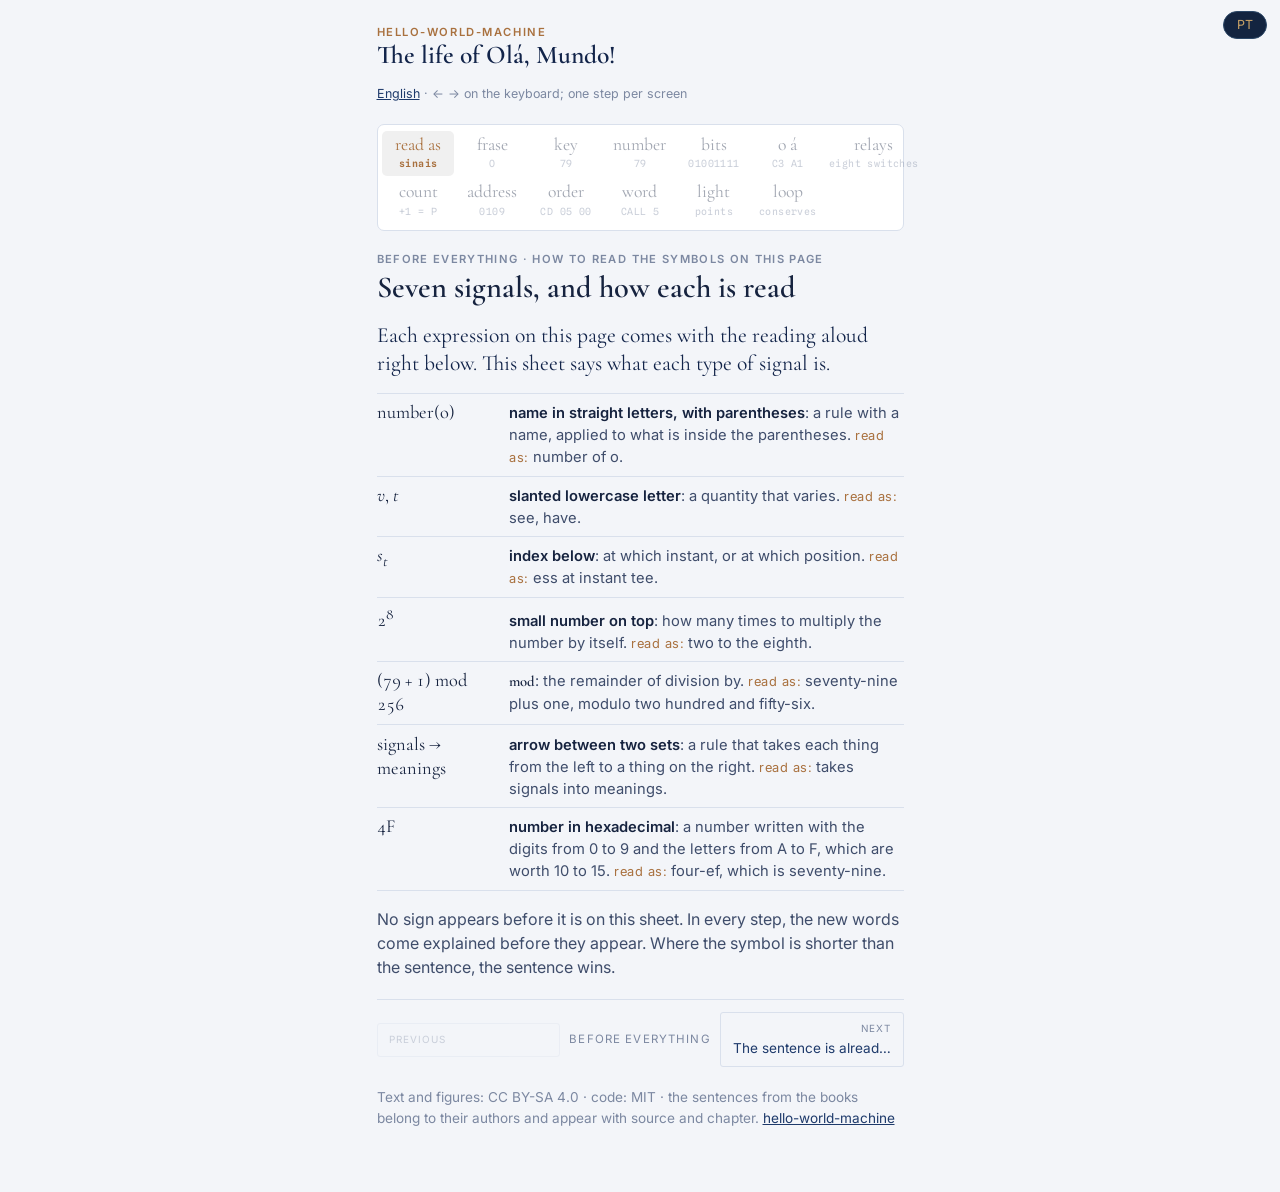
==== commit aed41220: "o visor inglês volta a funcionar: a tradução tinha trocado nomes de classe e comido os espaços de bo" ====
--- a/en/index.html
+++ b/en/index.html
@@ -170,13 +170,13 @@
 </div>
 <div class="trilha" id="trilha" aria-label="What the o already became"></div>
 <div id="degraus">
-<section class="degrau" id="conv" data-nome="Como ler os símbolos">
+<section class="degrau" id="conv" data-nome="How to read the symbols">
   <header><p class="regime">before everything · how to read the symbols on this page</p><h2>Seven signals, and how each is read</h2></header>
   <p class="tese">Each expression on this page comes with the reading aloud right below. This sheet says what each type of signal is.</p>
   <div class="sinais"><div class="sinal"><p class="expr"><span class="nome">number</span>(o)</p><p><b>name in straight letters, with parentheses</b>: a rule with a name, applied to what is inside the parentheses. <span class="lese">read as:</span> number of o.</p></div><div class="sinal"><p class="expr"><i>v</i>, <i>t</i></p><p><b>slanted lowercase letter</b>: a quantity that varies. <span class="lese">read as:</span> see, have.</p></div><div class="sinal"><p class="expr"><i>s</i><sub><i>t</i></sub></p><p><b>index below</b>: at which instant, or at which position. <span class="lese">read as:</span> ess at instant tee.</p></div><div class="sinal"><p class="expr">2<sup>8</sup></p><p><b>small number on top</b>: how many times to multiply the number by itself. <span class="lese">read as:</span> two to the eighth.</p></div><div class="sinal"><p class="expr">(79 + 1) <span class="nome">mod</span> 256</p><p><b><span class="nome">mod</span></b>: the remainder of division by. <span class="lese">read as:</span> seventy-nine plus one, modulo two hundred and fifty-six.</p></div><div class="sinal"><p class="expr">signals → meanings</p><p><b>arrow between two sets</b>: a rule that takes each thing from the left to a thing on the right. <span class="lese">read as:</span> takes signals into meanings.</p></div><div class="sinal"><p class="expr">4F</p><p><b>number in hexadecimal</b>: a number written with the digits from 0 to 9 and the letters from A to F, which are worth 10 to 15. <span class="lese">read as:</span> four-ef, which is seventy-nine.</p></div></div>
   <p class="corpo">No sign appears before it is on this sheet. In every step, the new words come explained before they appear. Where the symbol is shorter than the sentence, the sentence wins.</p>
 </section>
-<section class="degrau" id="d0" data-nome="A frase já é um código">
+<section class="degrau" id="d0" data-nome="The sentence is already a code.">
   <header><p class="regime">0 · before any machine</p><h2>The sentence is already a code.</h2></header>
   <p class="tese">Saying <span class="frase">Olá, Mundo!</span> out loud is a code. Writing it is another. Blinking a flashlight is a third.</p>
   <div class="palavras"><p class="rot">before, the words of this step</p><div class="item"><p class="nome-item">signal</p><ul><li><i>What it is:</i> anything that can be perceived: a sound, a mark on paper, a light turned on.</li><li><i>Why it exists:</i> it's what travels from the speaker to the listener; the message itself doesn't travel alone.</li></ul></div><div class="item"><p class="nome-item">code</p><ul><li><i>What it is:</i> a combination about what each signal means.</li><li><i>Why it exists:</i> for the message to cross a medium that is not the voice: paper, light, wire.</li></ul></div></div>
@@ -203,7 +203,7 @@
   <div class="mat"><p class="obj">the math here · <b>one-to-one correspondence</b></p><p class="expr"><span class="nome">code</span>: signals → meanings</p><p class="leitura"><b>read as:</b> code assigns each signal a single meaning, and it's reversible.</p></div>
   <details class="prova"><summary>where this comes from</summary><div class="prova-corpo"><div class="fonte">Charles Petzold · ch. 1 — Best Friends</div><blockquote><span class="en" lang="en">In this book, the word code usually means a system for transferring information among people, between people and computers, or within computers themselves.</span><span class="pt">Neste livro, a palavra código geralmente significa um sistema para transferir informação entre pessoas, entre pessoas e computadores, ou dentro dos próprios computadores.</span><cite>cap. 1 — Best Friends</cite></blockquote></div></details>
 </section>
-<section class="degrau" id="d0b" data-nome="A tecla vira número">
+<section class="degrau" id="d0b" data-nome="The key becomes a number">
   <header><p class="regime">½ · key → number</p><h2>The key becomes a number</h2></header>
   <p class="tese">Pressing the key O closes a switch. The machine looks at a special drawer, number 8200, and finds 79. The key turned into a number.</p>
   <div class="palavras"><p class="rot">before, the words of this step</p><div class="item"><p class="nome-item">switch</p><ul><li><i>What it is:</i> a part that opens or closes a path. The light switch is a switch; so is every key.</li><li><i>Why it exists:</i> to turn something on or off with a touch.</li></ul></div><div class="item"><p class="nome-item">drawer</p><ul><li><i>What it is:</i> a place inside the machine where a number fits, with a number at the door to be found again.</li><li><i>Why it exists:</i> the machine cannot see the key; it only knows how to look at drawers. The keyboard leaves its number in one of them.</li></ul></div></div>
@@ -245,7 +245,7 @@
   <div class="mat"><p class="obj">the math here · <b>a rule of time in numbers: 0 while releasing, the code while pressed</b></p><p class="expr"><span class="nome">key</span>(<i>t</i>) = 79 while the O is pressed, and 0 afterwards</p><p class="leitura"><b>read as:</b> key of tee equals seventy-nine while the O is pressed, and zero afterwards.</p></div>
   <details class="prova"><summary>where this comes from</summary><div class="prova-corpo"><div class="fonte">Charles Petzold · ch. 25 — Peripherals</div><blockquote><span class="en" lang="en">The accumulator would then contain a code indicating what key has been pressed.</span><span class="pt">O acumulador passaria então a conter um código indicando qual tecla foi apertada.</span><cite>cap. 25 — Peripherals</cite></blockquote><blockquote><span class="en" lang="en">It's tempting to assume that this code is the ASCII code for the key. But it's neither practical nor desirable to design hardware that figures out the ASCII code.</span><span class="pt">É tentador supor que esse código é o código ASCII da tecla. Mas não é prático nem desejável projetar hardware que descubra o código ASCII.</span><cite>cap. 25 — Peripherals</cite></blockquote><blockquote><span class="en" lang="en">One approach is for the program to check the keyboard very frequently. This approach is called polling.</span><span class="pt">Uma abordagem é o programa consultar o teclado com muita frequência. Isso se chama polling.</span><cite>cap. 25 — Peripherals</cite></blockquote></div></details>
 </section>
-<section class="degrau" id="d1" data-nome="Cada letra recebe um número">
+<section class="degrau" id="d1" data-nome="Each letter receives a number">
   <header><p class="regime">1 · letter → number</p><h2>Each letter receives a number</h2></header>
   <p class="tese">The <b>O</b> is 79. The <b>l</b> is 108. The comma is 44 and the space, 32. The sentence becomes a line of eleven numbers.</p>
   <div class="palavras"><p class="rot">before, the words of this step</p><div class="item"><p class="nome-item">table</p><ul><li><i>O que é:</i> a list in which each letter has its number next to it, like a roll call.</li><li><i>Why it exists:</i> the machine only stores numbers; the table is the combination that says which number is which letter.</li></ul></div></div>
@@ -262,7 +262,7 @@
   <div class="mat"><p class="obj">the math here · <b>one-to-one correspondence between letters and numbers</b></p><p class="expr"><span class="nome">number</span>(O) = 79</p><p class="leitura"><b>read as:</b> number of O is equal to seventy-nine.</p></div>
   <details class="prova"><summary>where this comes from</summary><div class="prova-corpo"><div class="fonte">Charles Petzold · ch. 13 — From ASCII to Unicode</div><blockquote><span class="en" lang="en">The biggest advantage of UTF-8 is that it's backward compatible with ASCII. This means that a file consisting solely of 7-bit ASCII codes stored as bytes is automatically a UTF-8 file.</span><span class="pt">A maior vantagem do UTF-8 é ser compatível com o ASCII: um arquivo só de códigos ASCII de 7 bits, guardados como bytes, já é automaticamente um arquivo UTF-8.</span><cite>cap. 13 — From ASCII to Unicode</cite></blockquote></div></details>
 </section>
-<section class="degrau" id="d2" data-nome="Cada número vira oito casas">
+<section class="degrau" id="d2" data-nome="Each number becomes eight places">
   <header><p class="regime">2 · number → bits</p><h2>Each number becomes eight places of yes or no</h2></header>
   <p class="tese">79 becomes <span class="mono">01001111</span>. Eight places, each one only 0 or 1. Eight places can hold 256 different things.</p>
   <div class="palavras"><p class="rot">before, the words of this step</p><div class="item"><p class="nome-item">house</p><ul><li><i>What it is:</i> a position in the writing of a number. In 79, the 7 is in one place and the 9 in another.</li><li><i>Why it exists:</i> the place is what says how much each digit is worth: the 7 in 79 is worth seventy.</li></ul></div><div class="item"><p class="nome-item">bit</p><ul><li><i>What it is:</i> a place that only accepts 0 or 1.</li><li><i>Why it exists:</i> it is the smallest amount of information there is, and it is what a switch can hold: off or on.</li></ul></div><div class="item"><p class="nome-item">byte</p><ul><li><i>What it is:</i> eight bits side by side.</li><li><i>Why it exists:</i> it is the size of one letter, and the chunk the machine moves at a time.</li></ul></div></div>
@@ -292,7 +292,7 @@
   <div class="mat"><p class="obj">the math here · <b>positional notation in base two</b></p><p class="expr">79 = 64 + 8 + 4 + 2 + 1</p><p class="leitura"><b>read as:</b> seventy-nine equals sixty-four, plus eight, plus four, plus two, plus one.</p><p class="expr">2<sup>8</sup> = 256</p><p class="leitura"><b>read as:</b> two to the eighth equals two hundred and fifty-six: the size of the set of lists of eight zeros or ones.</p></div>
   <details class="prova"><summary>where this comes from</summary><div class="prova-corpo"><div class="fonte">Charles Petzold · ch. 11 — Bit by Bit by Bit · ch. 12 — Bytes and Hexadecimal</div><blockquote><span class="en" lang="en">As an 8-bit quantity, a byte can take on values from 00000000 through 11111111, which can represent decimal numbers from 0 through 255, or one of 2<sup>8</sup>, or 256, different things.</span><span class="pt">Como quantidade de 8 bits, um byte vai de 00000000 a 11111111, o que representa os números de 0 a 255, ou uma entre 2⁸, isto é, 256, coisas diferentes.</span><cite>cap. 11 — Bit by Bit by Bit · cap. 12 — Bytes and Hexadecimal</cite></blockquote></div></details>
 </section>
-<section class="degrau" id="d3" data-nome="O á não cabe em um byte">
+<section class="degrau" id="d3" data-nome="The á does not fit in a byte">
   <header><p class="regime">2½ · the step that the character brought</p><h2>The á does not fit in a byte</h2></header>
   <p class="tese">225 is greater than 127, and the original agreement only had 128 letters, without an accent. The <b>á</b> costs two bytes.</p>
   
@@ -311,7 +311,7 @@
   <div class="mat"><p class="obj">the math here · <b>code of variable length, without any word being the start of another</b></p><p class="expr"><span class="nome">bytes</span>(o) = 1, <span class="nome">bytes</span>(á) = 2</p><p class="leitura"><b>read as:</b> bytes of o equals one; bytes of á equals two.</p></div>
   <details class="prova"><summary>where this comes from</summary><div class="prova-corpo"><div class="fonte">Charles Petzold · ch. 13, com o £ (U+00A3) como exemplo; o á (U+00E1) está na mesma faixa</div><blockquote><span class="en" lang="en">Thus, in UTF-8 the two bytes C2h and A3h represent the British £ sign. It seems a shame to require 2 bytes to encode what is essentially just 1 byte of information, but it's necessary for the rest of UTF-8 to work.</span><span class="pt">Assim, em UTF-8 os dois bytes C2 e A3 representam o sinal de libra. Parece pena gastar 2 bytes para codificar o que é essencialmente 1 byte de informação, mas é necessário para o resto do UTF-8 funcionar.</span><cite>cap. 13, com o £ (U+00A3) como exemplo; o á (U+00E1) está na mesma faixa</cite></blockquote></div></details>
 </section>
-<section class="degrau" id="d4" data-nome="Cada casa vira corrente">
+<section class="degrau" id="d4" data-nome="Each place becomes current">
   <header><div class="regua ouro">here it stops being written and becomes electricity</div><p class="regime">3 · bit → current</p><h2>Each place becomes current in a relay</h2></header>
   <p class="tese">A 1 is current flowing; a 0 is current stopped. Eight relays in a row hold the <b>O</b>; ninety-six hold the phrase.</p>
   <div class="palavras"><p class="rot">before, the words of this step</p><div class="item"><p class="nome-item">current</p><ul><li><i>What it is:</i> electricity moving through a wire, like water moving through a pipe.</li><li><i>Why it exists:</i> it is what makes the lamp light up, the motor turn and, here, the switch flip.</li></ul></div><div class="item"><p class="nome-item">relay</p><ul><li><i>What it is:</i> a switch that a current activates: the current of one wire closes the path of another.</li><li><i>Why it exists:</i> it is the first piece that allows a chain to control another, without any finger.</li></ul></div><div class="item"><p class="nome-item">threshold</p><ul><li><i>What it is:</i> the line that separates little from much. Above it the current counts as 1; below it, as 0.</li><li><i>Why it exists:</i> the current is never exactly the same; the line is what makes two different values become the same signal.</li></ul></div></div>
@@ -336,7 +336,7 @@
   <div class="mat"><p class="obj">the math here · <b>threshold: an entire interval of voltages becomes a single symbol</b></p><p class="expr"><span class="nome">bit</span>(<i>v</i>) = 1 se <i>v</i> ≥ 2 volts, e 0 se <i>v</i> ≤ 0,8 volt</p><p class="leitura"><b>read as:</b> bit of see is equal to one if see is greater than or equal to two volts, and equal to zero if see is less than or equal to zero point eight volt.</p></div>
   <details class="prova"><summary>where this comes from</summary><div class="prova-corpo"><div class="fonte">abstraction-ladder — the ladder of abstractions · electromagnet → relay (Petzold chap. 7) · relay → logic gate (chap. 8), with the tool “two relays become one gate”</div><blockquote><span class="en" lang="en">These two relays wired in series are known as an AND gate because it is performing a Boolean AND operation.</span><span class="pt">Esses dois relés ligados em série são conhecidos como porta AND, porque executam a operação booleana E.</span><cite>eletroímã → relé (Petzold cap. 7) · relé → porta lógica (cap. 8), com o instrumento “dois relés viram uma porta”</cite></blockquote></div></details>
 </section>
-<section class="degrau" id="d5" data-nome="Os bits somam e ficam parados">
+<section class="degrau" id="d5" data-nome="The bits add up and stay put">
   <header><p class="regime">4 · current → count and remember</p><h2>The bits learn to add and to stay still.</h2></header>
   <p class="tese">Ports connected in one way sum two bytes. Connected in another, hold a bit after the input sums.</p>
   <div class="palavras"><p class="rot">before, the words of this step</p><div class="item"><p class="nome-item">logic gate</p><ul><li><i>What it is:</i> a piece made of switches that responds yes or no to what comes to it. Two switches in a row only allow current with both closed: it's a gate.</li><li><i>Why it exists:</i> with yes-or-no questions linked together, you build a calculation.</li></ul></div><div class="item"><p class="nome-item">state</p><ul><li><i>What it is:</i> the way a piece is now: what it holds at this moment.</li><li><i>Why it exists:</i> a piece that remembers its state; one that only responds no does not.</li></ul></div></div>
@@ -360,7 +360,7 @@
   <div class="mat"><p class="obj">the math from here · <b>arithmetic modulo 256, and state that depends on the previous one</b></p><p class="expr">(79 + 1) <span class="nome">mod</span> 256 = 80</p><p class="leitura"><b>read as:</b> seventy-nine plus one, modulo two hundred and fifty-six, is equal to eighty.</p><p class="expr"><i>s</i><sub><i>t</i>+1</sub> = <span class="nome">f</span>(<i>s</i><sub><i>t</i></sub>, <i>x</i><sub><i>t</i></sub>)</p><p class="leitura"><b>read as:</b> the state at instant tee plus one is f of: the state at instant tee, and the input at instant tee.</p></div>
   <details class="prova"><summary>where this comes from</summary><div class="prova-corpo"><div class="fonte">abstraction-ladder — the abstraction ladder · gate → adder (cap. 14) · gate → flip-flop (caps. 17 and 19) · edge-triggered flip-flop → counter and register (cap. 20) · adder → ALU (cap. 21)</div><blockquote><span class="en" lang="en">A half adder is an XOR gate and an AND gate</span><span class="pt">Um meio-somador é uma porta XOR e uma porta AND.</span><cite>porta → somador (cap. 14) · porta → flip-flop (caps. 17 e 19) · flip-flop de borda → contador e registrador (cap. 20) · somador → ULA (cap. 21)</cite></blockquote></div></details>
 </section>
-<section class="degrau" id="d6" data-nome="Cada byte ganha um endereço">
+<section class="degrau" id="d6" data-nome="Each byte gets an address">
   <header><p class="regime">5 · byte → address</p><h2>Each byte gets a place with a number</h2></header>
   <p class="tese">Memory is a row of drawers, each with a number on the door. The <b>O</b> is in drawer 0109; the <b>l</b>, in 010A.</p>
   <div class="palavras"><p class="rot">before, the words of this step</p><div class="item"><p class="nome-item">memory</p><ul><li><i>What it is:</i> many drawers in a row, each with a byte inside.</li><li><i>Why it exists:</i> to keep the entire sentence stored while the machine works on it, one letter per drawer.</li></ul></div><div class="item"><p class="nome-item">address</p><ul><li><i>What it is:</i> the number on the door of a drawer.</li><li><i>Por que existe:</i> to find again what was stored, without searching drawer by drawer.</li></ul></div></div>
@@ -390,7 +390,7 @@
   <div class="mat"><p class="obj">the math of here · <b>memory is a rule that takes each address to a byte</b></p><p class="expr"><span class="nome">mem</span>(0109) = 4F</p><p class="leitura"><b>read as:</b> mem of zero, one, zero, nine is equal to four-efe, which is worth seventy-nine.</p></div>
   <details class="prova"><summary>where this comes from</summary><div class="prova-corpo"><div class="fonte">Charles Petzold · ch. 19 — An Assemblage of Memory</div><blockquote><span class="en" lang="en">That's called writing to memory, and the value of Data In is said to be stored in memory at the address 010.</span><span class="pt">Isso se chama escrever na memória, e diz-se que o valor da entrada fica guardado na memória no endereço 010.</span><cite>cap. 19 — An Assemblage of Memory</cite></blockquote></div></details>
 </section>
-<section class="degrau" id="d7" data-nome="Um número é lido como ordem">
+<section class="degrau" id="d7" data-nome="A number is read as an order">
   <header><div class="regua roxa">here it stops being a circuit and becomes a language</div><p class="regime">6 · number → order</p><h2>A number is read as an order, not as a quantity.</h2></header>
   <p class="tese">In the same memory, next to the letters, live other bytes. <span class="mono">CD</span> is not a letter: it is the order “call”. <span class="mono">C9</span> is “return”.</p>
   <div class="palavras"><p class="rot">before, the words of this step</p><div class="item"><p class="nome-item">order</p><ul><li><i>What it is:</i> a number the machine reads as “do this”: add, copy, store, call, return. The book calls it an instruction.</li><li><i>Why it exists:</i> without orders, the machine would only store numbers; it's the order that puts it to doing something with them.</li></ul></div><div class="item"><p class="nome-item">program</p><ul><li><i>What it is:</i> a queue of orders, one after the other, stored in memory like any other thing.</li><li><i>Why it exists:</i> it's like a person tells the machine what to do, all at once, so the machine can do it by itself.</li></ul></div><div class="item"><p class="nome-item">program counter</p><ul><li><i>What it is:</i> a special drawer of the machine that stores the address of the next order.</li><li><i>Why it exists:</i> so the machine knows which byte to read as an order now, and which comes next.</li></ul></div></div>
@@ -420,7 +420,7 @@
   <div class="mat"><p class="obj">the math here · <b>the machine is a step rule: from the state of now to the next</b></p><p class="expr">next = <span class="nome">step</span>(<i>counter</i>, <i>A</i>, mem)</p><p class="leitura"><b>read as:</b> the next state is step of: the program counter, the number stored in A, and the memory.</p></div>
   <details class="prova"><summary>where this comes from</summary><div class="prova-corpo"><div class="fonte">Charles Petzold · ch. 27 — Coding · ch. 23 — CPU Control Signals</div><blockquote><span class="en" lang="en">The first 3 bytes are the LXI instruction, the next 2 are the MVI instruction, the next 3 are the CALL instruction, and the next is the RET instruction. The last 7 bytes are the ASCII characters for the five letters of “Hello,” the exclamation point, and the dollar sign.</span><span class="pt">Os 3 primeiros bytes são a instrução LXI, os 2 seguintes a MVI, os 3 seguintes a CALL, e o próximo a RET. Os últimos 7 bytes são os caracteres ASCII das cinco letras de “Hello”, o ponto de exclamação e o cifrão.</span><cite>cap. 27 — Coding · cap. 23 — CPU Control Signals</cite></blockquote><blockquote><span class="en" lang="en">A value called the program counter. This is the 16-bit value that accesses instructions. It starts at 0000h and sequentially increases until a HLT instruction.</span><span class="pt">Um valor chamado contador de programa. É o valor de 16 bits que acessa as instruções. Começa em 0000 e cresce em sequência até uma instrução HLT.</span><cite>cap. 27 — Coding · cap. 23 — CPU Control Signals</cite></blockquote></div></details>
 </section>
-<section class="degrau" id="d8" data-nome="As ordens são escritas com palavras">
+<section class="degrau" id="d8" data-nome="The orders are written in words">
   <header><p class="regime">7 · palavras → ordens</p><h2>Someone writes the orders in words</h2></header>
   <p class="tese">No one memorizes that “chame” is <span class="mono">CD</span>. You write <span class="mono">CALL 5</span> in text, and the assembler replaces each word with the correct byte.</p>
   <div class="palavras"><p class="rot">before, the words of this step</p><div class="item"><p class="nome-item">montador</p><ul><li><i>What it is:</i> a program that reads a text with the orders written in words and replaces each word with the correct byte.</li><li><i>Why it exists:</i> because a person remembers a word, and a machine only reads a number. Someone has to make the switch, and a program does it without error.</li></ul></div><div class="item"><p class="nome-item">operating system</p><ul><li><i>What it is:</i> a program that already lives in the machine and provides services to other programs, like displaying text on the screen.</li><li><i>Why it exists:</i> so each new program doesn’t need to know how the screen works.</li></ul></div></div>
@@ -441,10 +441,10 @@
   <div class="mat"><p class="obj">the math here · <b>translation that preserves meaning</b></p><p class="expr"><span class="nome">roda</span>(<span class="nome">montar</span>(texto)) = <span class="nome">significado</span>(texto)</p><p class="leitura"><b>read as:</b> spinning what was assembled from the text gives the same as the meaning of the text.</p></div>
   <details class="prova"><summary>where this comes from</summary><div class="prova-corpo"><div class="fonte">Charles Petzold · ch. 27 — Coding</div><blockquote><span class="en" lang="en">An assembler such as ASM.COM reads an assembly-language program (often called a source-code file) and writes out to a file containing machine code—an executable file.</span><span class="pt">Um montador como o ASM.COM lê um programa em linguagem de montagem (o chamado arquivo-fonte) e escreve um arquivo com código de máquina: um executável.</span><cite>cap. 27 — Coding</cite></blockquote></div></details>
 </section>
-<section class="degrau" id="d9" data-nome="A ordem vira pontos de luz">
+<section class="degrau" id="d9" data-nome="The order turns into points of light.">
   <header><div class="regua verde">here it stops being a number and goes back to being light</div><p class="regime">8 · execution → screen</p><h2>The order turns into points of light.</h2></header>
   <p class="tese">The screen is also memory: each three bytes are a colored point. Showing the <b>o</b> is writing numbers in the correct drawers of that block.</p>
-  <div class="palavras"><p class="rot">before, the words of this step</p><div class="item"><p class="nome-item">pixel</p><ul><li><i>What it is:</i> a dot on the screen, too small to see on its own, with a single colour.</li><li><i>Why it exists:</i> the screen doesn’t draw letters; it lights up points, and the letter is what the points form together.</li></ul></div></div>
+  <div class="palavras"><p class="rot">before, the words of this step</p><div class="item"><p class="nome-item">pixel</p><ul><li><i>What it is:</i> a dot on the screen, too small to see on its own, with a single color.</li><li><i>Why it exists:</i> the screen doesn’t draw letters; it lights up points, and the letter is what the points form together.</li></ul></div></div>
   <figure class="fig">
     <svg viewBox="0 0 520 175" role="img" aria-label="A letra O desenhada numa grade de pixels; cada pixel tem três bytes">
       <text x="20" y="12" font-family="Inter, sans-serif" font-size="11" fill="var(--bronze)" font-weight="600" letter-spacing="1">PIXEL · a point on the screen · three bytes: red, green, blue</text>
@@ -480,10 +480,10 @@
   </figure>
   <p class="corpo">Sixty times per second the screen reads the block and lights up. <span class="frase">Olá, Mundo!</span> returns to being something that we read, made of numbers. How the 79 becomes the drawing of the <b>O</b> is the next question, still without an answer on this page.</p>
   <p class="verplaca"><a href="placa.html#ola-mundo-c59">see it on the board →</a> <span>ola-mundo, cycle 59: the last letter enters the screen and the whole phrase is there, made of numbers</span></p>
-  <div class="mat"><p class="obj">the mathematics here · <b>a rule that takes each point of the grid to a colour</b></p><p class="expr"><span class="nome">color</span>(3, 4) = 16 23 3F</p><p class="leitura"><b>read as:</b> color of three and four is equal to one-six, two-three, three-ef: red, green, and blue.</p></div>
+  <div class="mat"><p class="obj">the mathematics here · <b>a rule that takes each point of the grid to a color</b></p><p class="expr"><span class="nome">color</span>(3, 4) = 16 23 3F</p><p class="leitura"><b>read as:</b> color of three and four is equal to one-six, two-three, three-ef: red, green, and blue.</p></div>
   <details class="prova"><summary>where this comes from</summary><div class="prova-corpo"><div class="fonte">Charles Petzold · ch. 25 — Peripherals · ch. 12 (pixel = três bytes)</div><blockquote><span class="en" lang="en">The contents of the display are stored in a special block of memory, and the individual pixels of the display are refreshed sequentially, starting left to right with the row at the top, and continuing down the display.</span><span class="pt">O conteúdo da tela fica guardado num bloco especial de memória, e os pixels são atualizados em sequência, da esquerda para a direita a partir da linha de cima, descendo pela tela.</span><cite>cap. 25 — Peripherals · cap. 12 (pixel = três bytes)</cite></blockquote><blockquote><span class="en" lang="en">For a 1920 × 1080 display, each of the 2 million pixels requires 3 bytes for the red, green, and blue components, for a total of 6 million bytes, or 6 megabytes.</span><span class="pt">Numa tela de 1920 × 1080, cada um dos 2 milhões de pixels precisa de 3 bytes, para o vermelho, o verde e o azul: 6 milhões de bytes, ou 6 megabytes.</span><cite>cap. 25 — Peripherals · cap. 12 (pixel = três bytes)</cite></blockquote></div></details>
 </section>
-<section class="degrau" id="d10" data-nome="O laço">
+<section class="degrau" id="d10" data-nome="The loop">
   <header><p class="regime">fecho</p><h2>At each step, one thing is conserved and one is forgotten</h2></header>
   <p class="tese">Mathematics refers to the world by what is conserved. Each layer is a promise: “You can forget the rest, this I guarantee.”</p>
   <div class="sinais"><div class="sinal"><p class="expr degr">0 code</p><p>conserves <b>the message</b>; forgets <b>the medium</b>.</p></div><div class="sinal"><p class="expr degr">½ key → number</p><p>conserves <b>the letter's code</b>; forgets <b>the switch, the finger</b>.</p></div><div class="sinal"><p class="expr degr">1 letter → number</p><p>conserves <b>which letter it is</b>; forgets <b>shape and sound</b>.</p></div><div class="sinal"><p class="expr degr">2 number → bits</p><p>conserves <b>the exact number</b>; forgets <b>the base ten</b>.</p></div><div class="sinal"><p class="expr degr">2½ the á</p><p>conserves <b>the letter and the 128 old ones</b>; forgets <b>“one byte, one letter”</b>.</p></div><div class="sinal"><p class="expr degr">3 bit → current</p><p>keeps <b>0 and 1</b>; forgets <b>the physics</b>.</p></div><div class="sinal"><p class="expr degr">4 count and memory</p><p>preserves <b>arithmetic</b>; forgets <b>relays</b>.</p></div><div class="sinal"><p class="expr degr">5 address</p><p>conserves <b>the order of the letters</b>; forgets <b>the time</b>.</p></div><div class="sinal"><p class="expr degr">6 number → order</p><p>conserves <b>common matter</b>; forgets <b>“what to do” and “about what”</b>.</p></div><div class="sinal"><p class="expr degr">7 words → orders</p><p>conserves <b>the meaning</b>; forgets <b>the words</b>.</p></div><div class="sinal"><p class="expr degr">8 order → light</p><p>keeps <b>the recognisable shape</b>; forgets <b>the number</b>.</p></div></div>
@@ -511,8 +511,8 @@
   function desenharTrilha(k){
     var h='';
     for(var i=0;i<est.length;i++){
-      var cls=i<k?'past':(i===k?'atual':'future');
-      h+='<div class="est'+cls+'" data-i="'+i+'"><span class="tok">'+est[i].nome+'</span><span class="nome">'+est[i].tok+'</span></div>';
+      var cls=i<k?'passado':(i===k?'atual':'futuro');
+      h+='<div class="est '+cls+'" data-i="'+i+'"><span class="tok">'+est[i].nome+'</span><span class="nome">'+est[i].tok+'</span></div>';
     }
     trilha.innerHTML=h;
     var a=trilha.querySelector('.atual'); if(a&&a.scrollIntoView){try{a.scrollIntoView({block:'nearest',inline:'center'});}catch(e){}}
@@ -523,7 +523,7 @@
     secs.forEach(function(s,i){s.hidden=(i!==k);});
     desenharTrilha(k);
     var ultimo=(k===N-1);
-    pos.textContent= k===0?'before everything':(ultimo?'fecho':'step'+k+'of'+(N-2));
+    pos.textContent= k===0?'before everything':(ultimo?'fecho':'step '+k+' of '+(N-2));
     ant.disabled=(k===0); ant.querySelector('span').textContent=k>0?secs[k-1].dataset.nome:'';
     prox.disabled=ultimo; prox.querySelector('span').textContent=!ultimo?secs[k+1].dataset.nome:'';
     try{location.hash=secs[k].id;}catch(e){}
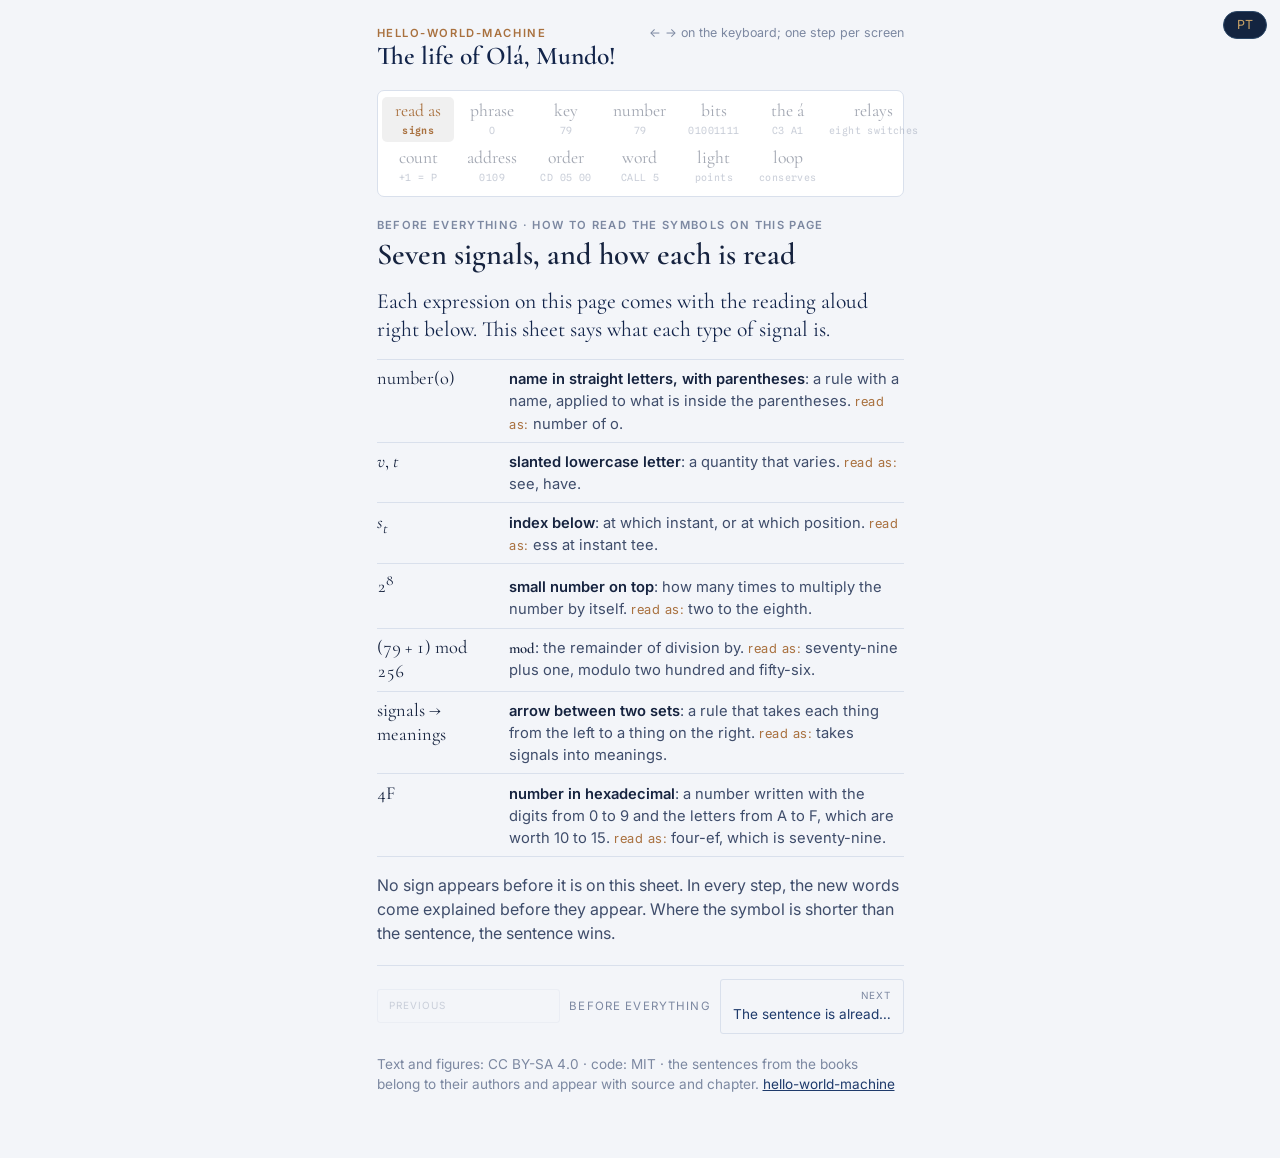
==== commit 6719de82: "a trilha nasce em html e o visor só troca as classes: três rótulos dela não entravam na tradução por" ====
--- a/en/index.html
+++ b/en/index.html
@@ -166,9 +166,9 @@
 <div class="pagina">
 <div class="cab">
   <div><p class="eyebrow">hello-world-machine</p><h1>The life of Olá, Mundo!</h1></div>
-  <p class="nota"><a href="../en/" lang="en" hreflang="en">English</a> · ← → on the keyboard; one step per screen</p>
+  <p class="nota">← → on the keyboard; one step per screen</p>
 </div>
-<div class="trilha" id="trilha" aria-label="What the o already became"></div>
+<div class="trilha" id="trilha" aria-label="What the o already became"><div class="est futuro" data-i="0"><span class="tok">read as</span><span class="nome">signs</span></div><div class="est futuro" data-i="1"><span class="tok">phrase</span><span class="nome">O</span></div><div class="est futuro" data-i="2"><span class="tok">key</span><span class="nome">79</span></div><div class="est futuro" data-i="3"><span class="tok">number</span><span class="nome">79</span></div><div class="est futuro" data-i="4"><span class="tok">bits</span><span class="nome">01001111</span></div><div class="est futuro" data-i="5"><span class="tok">the á</span><span class="nome">C3 A1</span></div><div class="est futuro" data-i="6"><span class="tok">relays</span><span class="nome">eight switches</span></div><div class="est futuro" data-i="7"><span class="tok">count</span><span class="nome">+1 = P</span></div><div class="est futuro" data-i="8"><span class="tok">address</span><span class="nome">0109</span></div><div class="est futuro" data-i="9"><span class="tok">order</span><span class="nome">CD 05 00</span></div><div class="est futuro" data-i="10"><span class="tok">word</span><span class="nome">CALL 5</span></div><div class="est futuro" data-i="11"><span class="tok">light</span><span class="nome">points</span></div><div class="est futuro" data-i="12"><span class="tok">loop</span><span class="nome">conserves</span></div></div>
 <div id="degraus">
 <section class="degrau" id="conv" data-nome="How to read the symbols">
   <header><p class="regime">before everything · how to read the symbols on this page</p><h2>Seven signals, and how each is read</h2></header>
@@ -183,7 +183,7 @@
   <figure class="fig">
     <svg viewBox="0 0 520 130" role="img" aria-label="A mesma frase em três meios: voz, papel, lanterna">
       <g font-family="Inter, sans-serif" font-size="11" fill="var(--bronze)" font-weight="600" letter-spacing="1">
-        <text x="20" y="18">CODE 1 · VOICE</text><text x="200" y="18">CÓDIGO 2 · PAPEL</text><text x="372" y="18">CODE 3 · LANTERN</text>
+        <text x="20" y="18">CODE 1 · VOICE</text><text x="200" y="18">CODE 2 · PAPER</text><text x="372" y="18">CODE 3 · LANTERN</text>
       </g>
       <text x="20" y="60" font-family="Cormorant Garamond, serif" font-style="italic" font-size="24" fill="var(--ink)">Olá, Mundo!</text>
       <text x="200" y="60" font-family="Inter, sans-serif" font-size="20" fill="var(--ink)">Olá, Mundo!</text>
@@ -196,7 +196,7 @@
       </g>
       <g stroke="var(--linha)"><line x1="175" y1="8" x2="175" y2="118"/><line x1="350" y1="8" x2="350" y2="118"/></g>
     </svg>
-    <div class="origem"><span>Petzold, cap. 1</span></div>
+    <div class="origem"><span>Petzold, ch. 1</span></div>
   </figure>
   <p class="corpo">Code here is not a secret: it's an agreement about what each signal means. Changes the medium, stays the message. The lantern already forces a choice: two types of blinking, and nothing more.</p>
   <p class="verplaca"><a href="placa.html#ola-mundo-c1">see it on the board →</a> <span>ola-mundo, cycle 1: the first step: the machine wakes up and goes to fetch what it has to do</span></p>
@@ -213,7 +213,7 @@
       <g transform="translate(20,34)">
         <rect x="0" y="0" width="70" height="70" rx="8" fill="var(--card)" stroke="var(--linha)"/>
         <text x="35" y="46" text-anchor="middle" font-family="Cormorant Garamond, serif" font-size="34" fill="var(--ink)">O</text>
-        <text x="35" y="90" text-anchor="middle" font-family="Inter, sans-serif" font-size="11" fill="var(--muted)">a tecla</text>
+        <text x="35" y="90" text-anchor="middle" font-family="Inter, sans-serif" font-size="11" fill="var(--muted)">the key</text>
       </g>
       <g transform="translate(120,54)">
         <line x1="0" y1="24" x2="30" y2="24" stroke="var(--bit1)" stroke-width="2"/>
@@ -255,7 +255,7 @@
       <tr><th>letter</th><td>O</td><td>l</td><td>á</td><td>,</td><td>␣</td><td>M</td><td>u</td><td>n</td><td>d</td><td>the</td><td>!</td></tr>
       <tr><th>number</th><td>79</td><td>108</td><td>225</td><td>44</td><td>32</td><td>77</td><td>117</td><td>110</td><td>100</td><td>111</td><td>33</td></tr>
     </table></div>
-    <div class="origem"><span>Petzold, cap. 13</span></div>
+    <div class="origem"><span>Petzold, ch. 13</span></div>
   </figure>
   <p class="corpo">There is nothing of <b>O</b> in the 79. It's a position in a table that the whole world agreed to use. That's why the same <b>O</b> is 79 in any machine.</p>
   <p class="verplaca"><a href="placa.html#ola-mundo-c8">see on the board →</a> <span>ola-mundo, cycle 8: the number 79, written 4F, which is the letter O, arrives at the machine</span></p>
@@ -299,12 +299,12 @@
   <figure class="fig">
     <p class="rotulo">starting with 110 and 10 is the mark of "comes in pairs"; the 0 in front of o says "comes alone"</p>
     <div class="tabela"><table class="mono">
-      <tr><th>letter</th><th>bytes</th><th>em bits</th></tr>
+      <tr><th>letter</th><th>bytes</th><th>in bits</th></tr>
       <tr><td>O</td><td>1</td><td><span class="bits"><i class="z">0</i><i class="u">1</i><i class="z">0</i><i class="z">0</i><i class="u">1</i><i class="u">1</i><i class="u">1</i><i class="u">1</i></span></td></tr>
       <tr><td>l</td><td>1</td><td><span class="bits"><i class="z">0</i><i class="u">1</i><i class="u">1</i><i class="z">0</i><i class="u">1</i><i class="u">1</i><i class="z">0</i><i class="z">0</i></span></td></tr>
       <tr><td>á</td><td>2</td><td><span class="bits"><i class="u">1</i><i class="u">1</i><i class="z">0</i><i class="z">0</i><i class="z">0</i><i class="z">0</i><i class="u">1</i><i class="u">1</i></span>&nbsp;<span class="bits"><i class="u">1</i><i class="z">0</i><i class="u">1</i><i class="z">0</i><i class="z">0</i><i class="z">0</i><i class="z">0</i><i class="u">1</i></span></td></tr>
     </table></div>
-    <div class="origem"><span>Petzold, cap. 13</span></div>
+    <div class="origem"><span>Petzold, ch. 13</span></div>
   </figure>
   <p class="corpo">Eleven letters, twelve bytes. Byte is not a letter: a letter can cost one, two, three, or four. Whoever counts bytes to count letters makes a mistake, and the whole web has already made this mistake.</p>
   <p class="verplaca"><a href="placa.html#ola-mundo-c19">see it on the board →</a> <span>ola-mundo, cycle 19: on this machine’s screen the á fits in a single byte, E1; the two bytes belong to the file</span></p>
@@ -329,11 +329,11 @@
         <g transform="translate(440,24)"><rect width="48" height="40" fill="var(--card)" stroke="var(--bit1)"/><line x1="8" y1="30" x2="40" y2="30" stroke="var(--bit1)" stroke-width="2"/><circle cx="8" cy="30" r="3" fill="var(--bit1)"/><circle cx="40" cy="30" r="3" fill="var(--bit1)"/><text x="24" y="64" fill="var(--ink)">1</text></g>
       </g>
     </svg>
-    <div class="origem"><span>Petzold, caps. 7 e 8</span></div>
+    <div class="origem"><span>Petzold, chs. 7 and 8</span></div>
   </figure>
   <p class="corpo">The number is not in the relay. The relay only knows how to pass or not pass; we are the ones who agreed that passing is worth 1. Eight relays, eight places: the whole <b>O</b> fits in one row. How relays become gates and arithmetic is the story of the other page, the ladder.</p>
   <p class="verplaca"><a href="placa.html#ola-mundo-c9">view on the board →</a> <span>ola-mundo, cycle 9: each lit point in the row is a wire with current passing</span></p>
-  <div class="mat"><p class="obj">the math here · <b>threshold: an entire interval of voltages becomes a single symbol</b></p><p class="expr"><span class="nome">bit</span>(<i>v</i>) = 1 se <i>v</i> ≥ 2 volts, e 0 se <i>v</i> ≤ 0,8 volt</p><p class="leitura"><b>read as:</b> bit of see is equal to one if see is greater than or equal to two volts, and equal to zero if see is less than or equal to zero point eight volt.</p></div>
+  <div class="mat"><p class="obj">the math here · <b>threshold: an entire interval of voltages becomes a single symbol</b></p><p class="expr"><span class="nome">bit</span>(<i>v</i>) = 1 if <i>v</i> ≥ 2 volts, and 0 if <i>v</i> ≤ 0.8 volt</p><p class="leitura"><b>read as:</b> bit of see is equal to one if see is greater than or equal to two volts, and equal to zero if see is less than or equal to zero point eight volt.</p></div>
   <details class="prova"><summary>where this comes from</summary><div class="prova-corpo"><div class="fonte">abstraction-ladder — the ladder of abstractions · electromagnet → relay (Petzold chap. 7) · relay → logic gate (chap. 8), with the tool “two relays become one gate”</div><blockquote><span class="en" lang="en">These two relays wired in series are known as an AND gate because it is performing a Boolean AND operation.</span><span class="pt">Esses dois relés ligados em série são conhecidos como porta AND, porque executam a operação booleana E.</span><cite>eletroímã → relé (Petzold cap. 7) · relé → porta lógica (cap. 8), com o instrumento “dois relés viram uma porta”</cite></blockquote></div></details>
 </section>
 <section class="degrau" id="d5" data-nome="The bits add up and stay put">
@@ -397,7 +397,7 @@
   <figure class="fig">
     <svg viewBox="0 0 520 150" role="img" aria-label="Os dezesseis bytes do programa Hello do Petzold: nove ordens e sete letras na mesma memória">
       <g font-family="Inter, sans-serif" font-size="11" font-weight="600" letter-spacing="1">
-        <text x="10" y="14" fill="var(--azul)">ORDERS · 9 bytes</text><text x="304" y="14" fill="var(--bronze)">LETRAS · 7 bytes</text>
+        <text x="10" y="14" fill="var(--azul)">ORDERS · 9 bytes</text><text x="304" y="14" fill="var(--bronze)">LETTERS · 7 bytes</text>
       </g>
       <g font-family="Spline Sans Mono, monospace" font-size="13" text-anchor="middle">
         <rect x="10" y="22" width="286" height="40" fill="var(--card)" stroke="var(--azul)"/>
@@ -421,24 +421,24 @@
   <details class="prova"><summary>where this comes from</summary><div class="prova-corpo"><div class="fonte">Charles Petzold · ch. 27 — Coding · ch. 23 — CPU Control Signals</div><blockquote><span class="en" lang="en">The first 3 bytes are the LXI instruction, the next 2 are the MVI instruction, the next 3 are the CALL instruction, and the next is the RET instruction. The last 7 bytes are the ASCII characters for the five letters of “Hello,” the exclamation point, and the dollar sign.</span><span class="pt">Os 3 primeiros bytes são a instrução LXI, os 2 seguintes a MVI, os 3 seguintes a CALL, e o próximo a RET. Os últimos 7 bytes são os caracteres ASCII das cinco letras de “Hello”, o ponto de exclamação e o cifrão.</span><cite>cap. 27 — Coding · cap. 23 — CPU Control Signals</cite></blockquote><blockquote><span class="en" lang="en">A value called the program counter. This is the 16-bit value that accesses instructions. It starts at 0000h and sequentially increases until a HLT instruction.</span><span class="pt">Um valor chamado contador de programa. É o valor de 16 bits que acessa as instruções. Começa em 0000 e cresce em sequência até uma instrução HLT.</span><cite>cap. 27 — Coding · cap. 23 — CPU Control Signals</cite></blockquote></div></details>
 </section>
 <section class="degrau" id="d8" data-nome="The orders are written in words">
-  <header><p class="regime">7 · palavras → ordens</p><h2>Someone writes the orders in words</h2></header>
-  <p class="tese">No one memorizes that “chame” is <span class="mono">CD</span>. You write <span class="mono">CALL 5</span> in text, and the assembler replaces each word with the correct byte.</p>
-  <div class="palavras"><p class="rot">before, the words of this step</p><div class="item"><p class="nome-item">montador</p><ul><li><i>What it is:</i> a program that reads a text with the orders written in words and replaces each word with the correct byte.</li><li><i>Why it exists:</i> because a person remembers a word, and a machine only reads a number. Someone has to make the switch, and a program does it without error.</li></ul></div><div class="item"><p class="nome-item">operating system</p><ul><li><i>What it is:</i> a program that already lives in the machine and provides services to other programs, like displaying text on the screen.</li><li><i>Why it exists:</i> so each new program doesn’t need to know how the screen works.</li></ul></div></div>
+  <header><p class="regime">7 · words → orders</p><h2>Someone writes the orders in words</h2></header>
+  <p class="tese">No one memorizes that “call” is <span class="mono">CD</span>. You write <span class="mono">CALL 5</span> in text, and the assembler replaces each word with the correct byte.</p>
+  <div class="palavras"><p class="rot">before, the words of this step</p><div class="item"><p class="nome-item">assembler</p><ul><li><i>What it is:</i> a program that reads a text with the orders written in words and replaces each word with the correct byte.</li><li><i>Why it exists:</i> because a person remembers a word, and a machine only reads a number. Someone has to make the switch, and a program does it without error.</li></ul></div><div class="item"><p class="nome-item">operating system</p><ul><li><i>What it is:</i> a program that already lives in the machine and provides services to other programs, like displaying text on the screen.</li><li><i>Why it exists:</i> so each new program doesn’t need to know how the screen works.</li></ul></div></div>
   <figure class="fig">
     <p class="rotulo">assembler: one line, one order</p>
     <div class="tabela"><table>
       <tr><th>what the person writes</th><th>what it becomes</th><th>what it does</th></tr>
       <tr><td class="mono">LXI DE,Text</td><td class="mono">11 09 01</td><td>point to the sentence</td></tr>
       <tr><td class="mono">MVI C,9</td><td class="mono">0E 09</td><td>ask for service 9: show text</td></tr>
-      <tr><td class="mono">CALL 5</td><td class="mono">CD 05 00</td><td>chame o sistema</td></tr>
+      <tr><td class="mono">CALL 5</td><td class="mono">CD 05 00</td><td>call the system</td></tr>
       <tr><td class="mono">RET</td><td class="mono">C9</td><td>return</td></tr>
       <tr><td class="mono">DB 'Hello!$'</td><td class="mono">48 65 6C 6C 6F 21 24</td><td>the sentence, byte by byte</td></tr>
     </table></div>
-    <div class="origem"><span>Petzold, cap. 27</span></div>
+    <div class="origem"><span>Petzold, ch. 27</span></div>
   </figure>
   <p class="corpo">This is where delegation begins: a person writes the intention, the machine executes. The operating system already knows how to perform services, like displaying text, so each program doesn’t need to know.</p>
   <p class="verplaca"><a href="placa.html#ola-mundo-c7">see on the board →</a> <span>ola-mundo, cycle 7: in the list next to it, MVI M, 'O' became 36 4F; the machine only sees the bytes</span></p>
-  <div class="mat"><p class="obj">the math here · <b>translation that preserves meaning</b></p><p class="expr"><span class="nome">roda</span>(<span class="nome">montar</span>(texto)) = <span class="nome">significado</span>(texto)</p><p class="leitura"><b>read as:</b> spinning what was assembled from the text gives the same as the meaning of the text.</p></div>
+  <div class="mat"><p class="obj">the math here · <b>translation that preserves meaning</b></p><p class="expr"><span class="nome">run</span>(<span class="nome">assemble</span>(text)) = <span class="nome">meaning</span>(text)</p><p class="leitura"><b>read as:</b> running what was assembled from the text gives the same as the meaning of the text.</p></div>
   <details class="prova"><summary>where this comes from</summary><div class="prova-corpo"><div class="fonte">Charles Petzold · ch. 27 — Coding</div><blockquote><span class="en" lang="en">An assembler such as ASM.COM reads an assembly-language program (often called a source-code file) and writes out to a file containing machine code—an executable file.</span><span class="pt">Um montador como o ASM.COM lê um programa em linguagem de montagem (o chamado arquivo-fonte) e escreve um arquivo com código de máquina: um executável.</span><cite>cap. 27 — Coding</cite></blockquote></div></details>
 </section>
 <section class="degrau" id="d9" data-nome="The order turns into points of light.">
@@ -467,7 +467,7 @@
         <rect x="35" y="55" width="15" height="15" fill="none" stroke="var(--bronze)" stroke-width="2"/>
         <path d="M 50 62 L 200 62" stroke="var(--bronze)" stroke-width="1.2" fill="none"/>
         <g font-family="Inter, sans-serif" font-size="13" fill="var(--ink)">
-          <text x="210" y="56" font-weight="600">este pixel</text>
+          <text x="210" y="56" font-weight="600">this pixel</text>
           <text x="210" y="76" font-family="Spline Sans Mono, monospace">16 23 3F</text>
           <text x="210" y="94" fill="var(--muted)" font-size="12">each one from 0 to 255</text>
           <text x="210" y="124" fill="var(--ink2)" font-size="12">screen of 1920 × 1080 points</text>
@@ -484,7 +484,7 @@
   <details class="prova"><summary>where this comes from</summary><div class="prova-corpo"><div class="fonte">Charles Petzold · ch. 25 — Peripherals · ch. 12 (pixel = três bytes)</div><blockquote><span class="en" lang="en">The contents of the display are stored in a special block of memory, and the individual pixels of the display are refreshed sequentially, starting left to right with the row at the top, and continuing down the display.</span><span class="pt">O conteúdo da tela fica guardado num bloco especial de memória, e os pixels são atualizados em sequência, da esquerda para a direita a partir da linha de cima, descendo pela tela.</span><cite>cap. 25 — Peripherals · cap. 12 (pixel = três bytes)</cite></blockquote><blockquote><span class="en" lang="en">For a 1920 × 1080 display, each of the 2 million pixels requires 3 bytes for the red, green, and blue components, for a total of 6 million bytes, or 6 megabytes.</span><span class="pt">Numa tela de 1920 × 1080, cada um dos 2 milhões de pixels precisa de 3 bytes, para o vermelho, o verde e o azul: 6 milhões de bytes, ou 6 megabytes.</span><cite>cap. 25 — Peripherals · cap. 12 (pixel = três bytes)</cite></blockquote></div></details>
 </section>
 <section class="degrau" id="d10" data-nome="The loop">
-  <header><p class="regime">fecho</p><h2>At each step, one thing is conserved and one is forgotten</h2></header>
+  <header><p class="regime">closing</p><h2>At each step, one thing is conserved and one is forgotten</h2></header>
   <p class="tese">Mathematics refers to the world by what is conserved. Each layer is a promise: “You can forget the rest, this I guarantee.”</p>
   <div class="sinais"><div class="sinal"><p class="expr degr">0 code</p><p>conserves <b>the message</b>; forgets <b>the medium</b>.</p></div><div class="sinal"><p class="expr degr">½ key → number</p><p>conserves <b>the letter's code</b>; forgets <b>the switch, the finger</b>.</p></div><div class="sinal"><p class="expr degr">1 letter → number</p><p>conserves <b>which letter it is</b>; forgets <b>shape and sound</b>.</p></div><div class="sinal"><p class="expr degr">2 number → bits</p><p>conserves <b>the exact number</b>; forgets <b>the base ten</b>.</p></div><div class="sinal"><p class="expr degr">2½ the á</p><p>conserves <b>the letter and the 128 old ones</b>; forgets <b>“one byte, one letter”</b>.</p></div><div class="sinal"><p class="expr degr">3 bit → current</p><p>keeps <b>0 and 1</b>; forgets <b>the physics</b>.</p></div><div class="sinal"><p class="expr degr">4 count and memory</p><p>preserves <b>arithmetic</b>; forgets <b>relays</b>.</p></div><div class="sinal"><p class="expr degr">5 address</p><p>conserves <b>the order of the letters</b>; forgets <b>the time</b>.</p></div><div class="sinal"><p class="expr degr">6 number → order</p><p>conserves <b>common matter</b>; forgets <b>“what to do” and “about what”</b>.</p></div><div class="sinal"><p class="expr degr">7 words → orders</p><p>conserves <b>the meaning</b>; forgets <b>the words</b>.</p></div><div class="sinal"><p class="expr degr">8 order → light</p><p>keeps <b>the recognisable shape</b>; forgets <b>the number</b>.</p></div></div>
   <p class="corpo">The whole ladder is the chain of these promises, and execution is what's left when all have been fulfilled.</p>
@@ -504,17 +504,15 @@
   var secs=[].slice.call(document.querySelectorAll('.degrau'));
   var N=secs.length;
   // a trilha: o que o "o" já virou em cada degrau
-  var est=[{"tok": "sinais", "nome": "read as"}, {"tok": "O", "nome": "frase"}, {"tok": "79", "nome": "key"}, {"tok": "79", "nome": "number"}, {"tok": "01001111", "nome": "bits"}, {"tok": "C3 A1", "nome": "o á"}, {"tok": "eight switches", "nome": "relays"}, {"tok": "+1 = P", "nome": "count"}, {"tok": "0109", "nome": "address"}, {"tok": "CD 05 00", "nome": "order"}, {"tok": "CALL 5", "nome": "word"}, {"tok": "points", "nome": "light"}, {"tok": "conserves", "nome": "loop"}];
   var trilha=document.getElementById('trilha');
+  var est=[].slice.call(trilha.querySelectorAll('.est'));
   var ant=document.getElementById('ant'),prox=document.getElementById('prox'),pos=document.getElementById('pos');
   var atual=0;
   function desenharTrilha(k){
-    var h='';
-    for(var i=0;i<est.length;i++){
-      var cls=i<k?'passado':(i===k?'atual':'futuro');
-      h+='<div class="est '+cls+'" data-i="'+i+'"><span class="tok">'+est[i].nome+'</span><span class="nome">'+est[i].tok+'</span></div>';
-    }
-    trilha.innerHTML=h;
+    est.forEach(function(e,i){
+      e.classList.remove('passado','atual','futuro');
+      e.classList.add(i<k?'passado':(i===k?'atual':'futuro'));
+    });
     var a=trilha.querySelector('.atual'); if(a&&a.scrollIntoView){try{a.scrollIntoView({block:'nearest',inline:'center'});}catch(e){}}
   }
   function ir(k,foco){
@@ -523,7 +521,7 @@
     secs.forEach(function(s,i){s.hidden=(i!==k);});
     desenharTrilha(k);
     var ultimo=(k===N-1);
-    pos.textContent= k===0?'before everything':(ultimo?'fecho':'step '+k+' of '+(N-2));
+    pos.textContent= k===0?'before everything':(ultimo?'closing':'step '+k+' of '+(N-2));
     ant.disabled=(k===0); ant.querySelector('span').textContent=k>0?secs[k-1].dataset.nome:'';
     prox.disabled=ultimo; prox.querySelector('span').textContent=!ultimo?secs[k+1].dataset.nome:'';
     try{location.hash=secs[k].id;}catch(e){}
